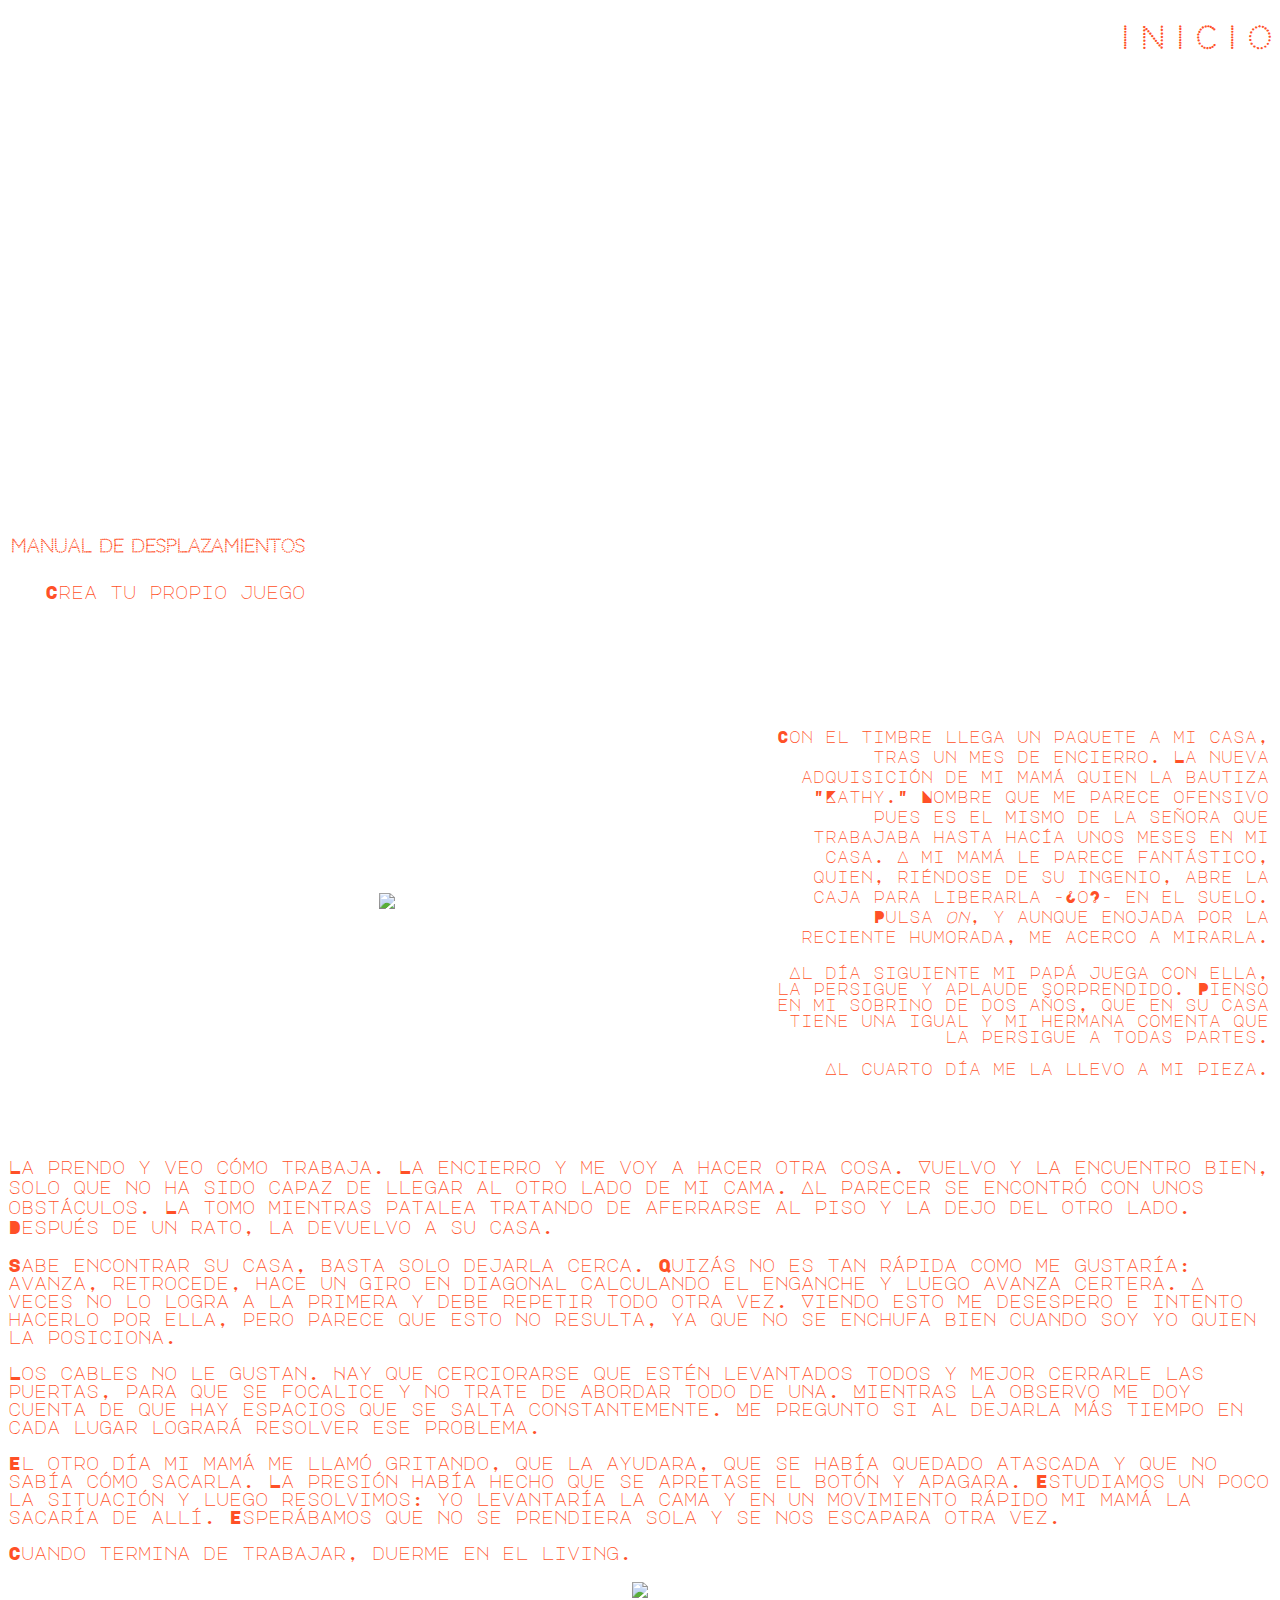
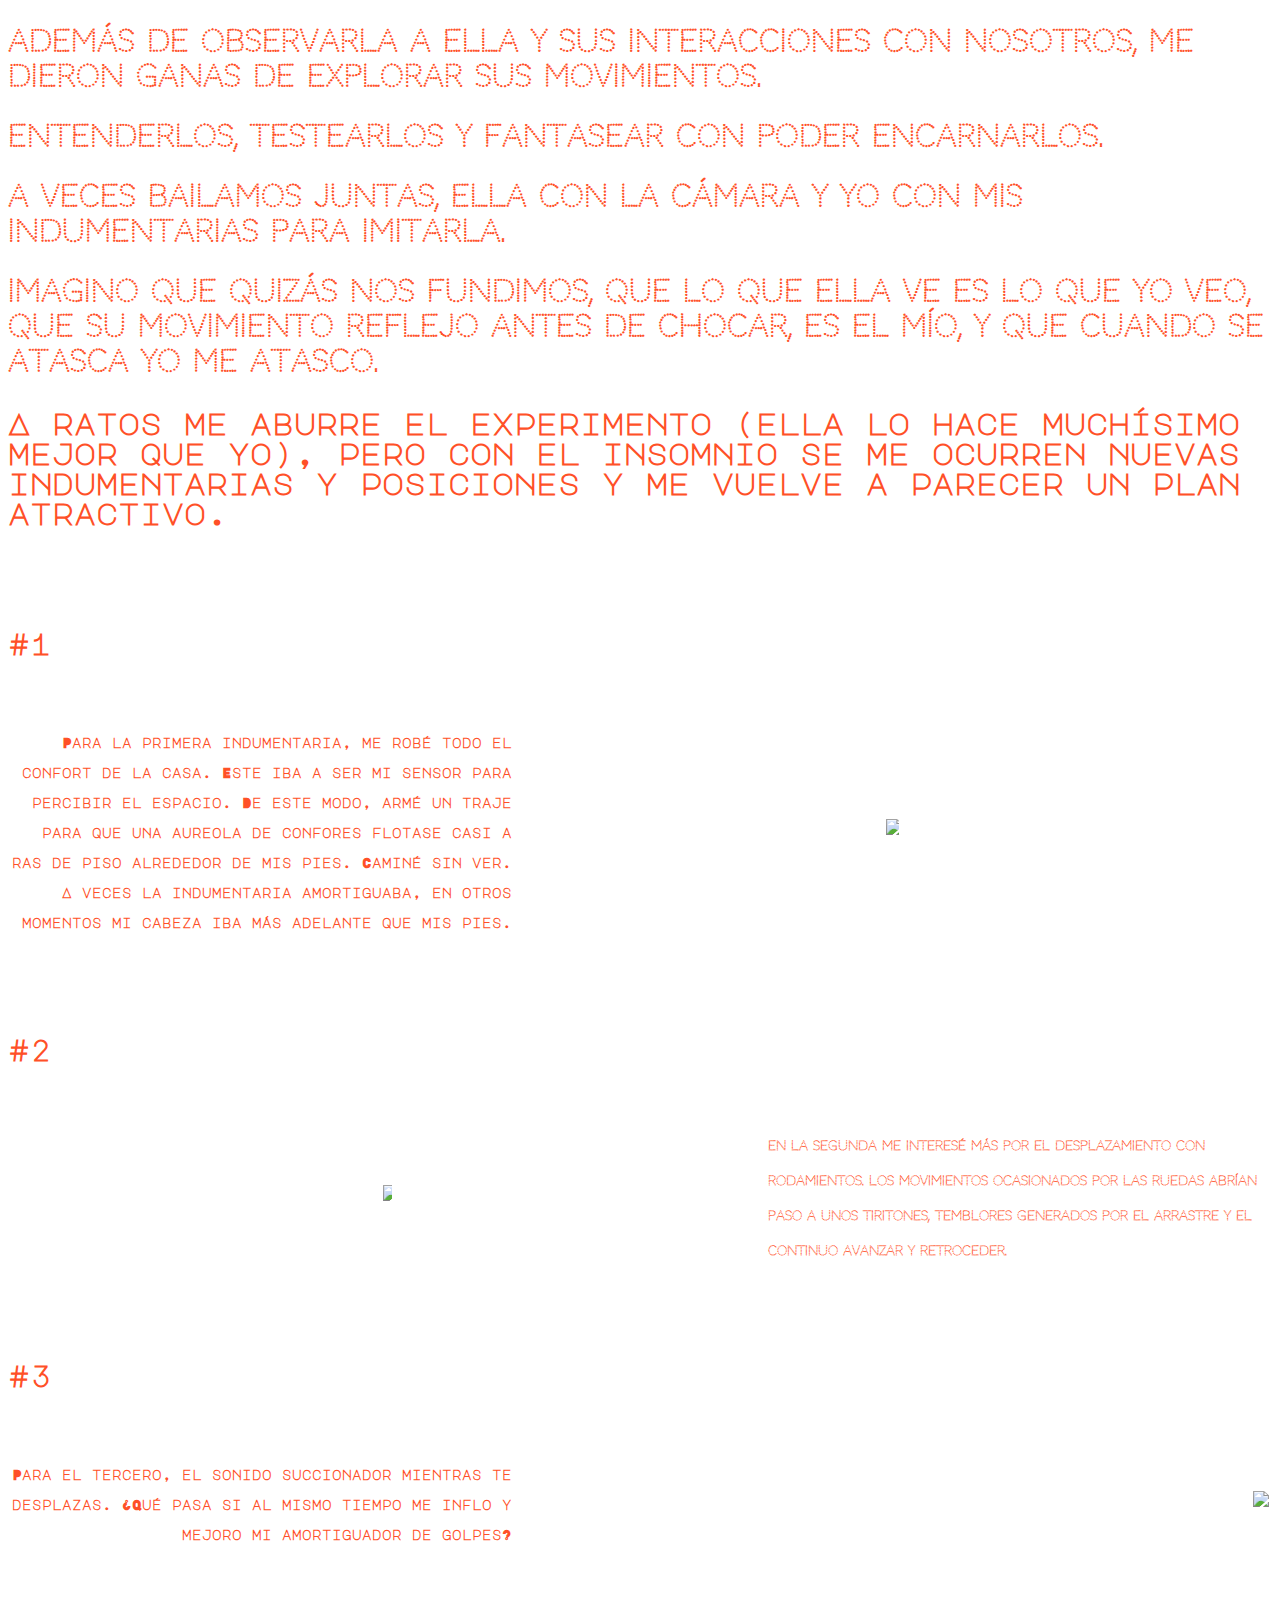
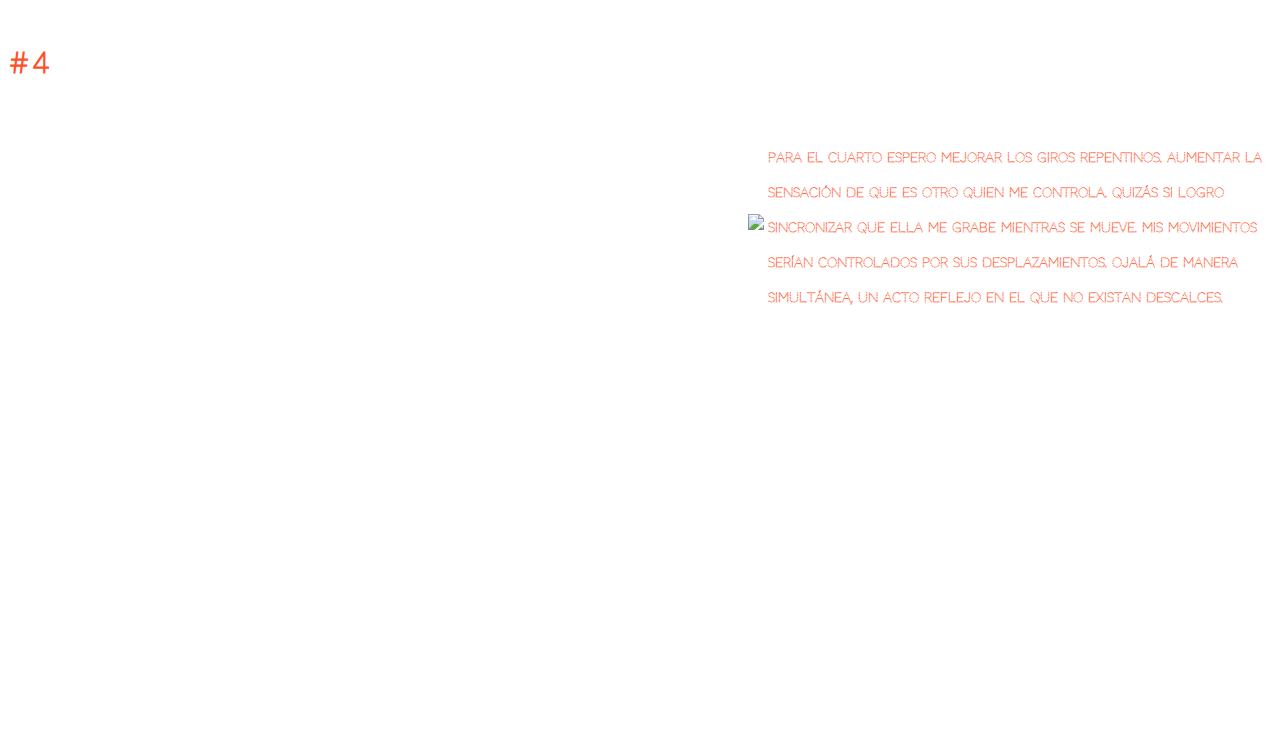
==== index.html @ 75050d90 "actualización" ====
<!DOCTYPE html> 
<html lan="es" xml:lang="es">

<!-- Cabecera web -->

<head>
<meta http-equiv="Content-Type" content="text/html; charset=utf-8"/>


<title> I N I C I O  </title>

<!-- CSS -->
<link rel="stylesheet" type="text/css" href="style.css"/>

<!-- JQUERY -->
<script src="http://ajax.googleapis.com/ajax/libs/jquery/3.3.1/jquery.min.js"></script>
<script src='script.js' type="text/javascript"></script>
	
</head>

<!-- Cuerpo -->

<!-- FONT -->

<link href="https://fonts.googleapis.com/css2?family=Codystar&family=Lexend+Tera&family=Libre+Barcode+39&family=Major+Mono+Display&family=Monoton&family=Montserrat+Alternates:ital,wght@0,200;0,500;0,600;0,700;1,200;1,500;1,700&family=Press+Start+2P&family=Zilla+Slab+Highlight&display=swap" rel="stylesheet">

<body color:#FF5027;"></body>
<body leftmargin=”10px” topmargin=”10px” rightmargin=”10px” bottommargin=”10px”></body>


<h1 align="right">  I N I C I O </h1>

<!-- Video inicial -->

<div style="padding:26.94% 0 0 0;position:relative;"><iframe src="https://player.vimeo.com/video/424862311?autoplay=1&color=#ffffff&title=0&loop=1&byline=0&portrait=0" style="position:absolute;top:0;left:0;width:100%;height:100%;" frameborder="0" allow="autoplay; fullscreen" allowfullscreen></iframe></div><script src="https://player.vimeo.com/api/player.js"></script>

<br></br>
<br></br>

<!-- Tabla 1. Crea tu propio juego -->

<table> 
<tr align="right"> 
	<td width="40%" align="right"> <p> <font size="4"</font><h2> <font size="4"</font><b> manual de desplazamientos</b></h2></p> 
<p>Crea tu propio juego</p>

<td> 									   
<!-- BOTONES MAPA https://www.html-map.com/ -->
<img src="http://drive.google.com/uc?export=view&id=1Xx39P7Iy6upfc0KD5288Dz8QrqYqrUIM" alt="" usemap="#map1594069392992">
<map id="map1594069392992" name="map1594069392992"><area shape="rect" coords="38,122,75,153" title="page2" alt="page2" href="https://paseosdentro.github.io/paseosdentro/page2" target="_blank"><area shape="rect" coords="167,360,205,396" title="page3" alt="page3" href="https://paseosdentro.github.io/paseosdentro/page3" target="_blank"><area shape="rect" coords="41,689,78,721" title="page6" alt="page6" href="https://paseosdentro.github.io/paseosdentro/page6" target="_blank"><area shape="rect" coords="298,460,337,500" title="page4" alt="page4" href="https://paseosdentro.github.io/paseosdentro/page4" target="_blank"><area shape="rect" coords="362,650,403,686" title="page5" alt="page5" href="https://paseosdentro.github.io/paseosdentro/page5" target="_blank"><area shape="rect" coords="107,617,152,661" title="page7" alt="page7" href="https://paseosdentro.github.io/paseosdentro/page7" target="_blank"><area shape="rect" coords="491,497,546,541" title="page8" alt="page8" href="https://paseosdentro.github.io/paseosdentro/page8" target="_blank"><area shape="rect" coords="439,189,490,234" title="page9" alt="page9" href="https://paseosdentro.github.io/paseosdentro/page9" target="_blank"></map>
										   
</td>
</table>



<br></br>
<br></br>

<!-- Relato proceso -->

<table> 
<tr align="center"> 

<td> 
<img src=http://drive.google.com/uc?export=view&id=1_KofzfXEkRR4dW425wCnurLkhrPKx-7d style="max-width:90%;width:auto;height:auto;">

</td>
	<td width="40%" align="right"> <p> <font size="3"</font>Con el timbre llega un paquete a mi casa, tras un mes de encierro. La nueva adquisición de mi mamá quien la bautiza "Kathy." Nombre que me parece  ofensivo pues es el mismo de la señora que trabajaba hasta hacía unos meses en mi casa. A mi mamá le parece fantástico, quien, riéndose de su ingenio, abre la caja para liberarla -¿o?- en el suelo. Pulsa <i>on</i>, y aunque enojada por la reciente humorada, me acerco a mirarla.</p> 
<p>Al día siguiente mi papá juega con ella, la persigue y aplaude sorprendido. Pienso en mi sobrino de dos años, que en su casa tiene una igual y mi hermana comenta que la persigue a todas partes.</p>
<p>Al cuarto día me la llevo a mi pieza.</p> </td>


</table>

<br></br>

<p><font size="4"</font> La prendo y veo cómo trabaja. La encierro y me voy a hacer otra cosa. Vuelvo y la encuentro bien, solo que no ha sido capaz de llegar al otro lado de mi cama. Al parecer se encontró con unos obstáculos. La tomo mientras patalea tratando de aferrarse al piso y la dejo del otro lado. Después de un rato, la devuelvo a su casa.</p>
<p> Sabe encontrar su casa, basta solo dejarla cerca. Quizás no es tan rápida como me gustaría: avanza, retrocede, hace un giro en diagonal calculando el enganche y luego avanza certera. A veces no lo logra a la primera y debe repetir todo otra vez. Viendo esto me desespero e intento hacerlo por ella, pero parece que esto no resulta, ya que no se enchufa bien cuando soy yo quien la posiciona.</p>
<p>Los cables no le gustan. Hay que cerciorarse que estén levantados todos y mejor cerrarle las puertas, para que se focalice y no trate de abordar todo de una. Mientras la observo me doy cuenta de que hay espacios que se salta constantemente. Me pregunto si al dejarla más tiempo en cada lugar logrará resolver ese problema.</p> 

<p>El otro día mi mamá me llamó gritando, que la ayudara, que se había quedado atascada y que no sabía cómo sacarla. La presión había hecho que se apretase el botón y apagara. Estudiamos un poco la situación y luego resolvimos: yo levantaría la cama y en un movimiento rápido mi mamá la sacaría de allí. Esperábamos que no se prendiera sola y se nos escapara otra vez.</p> 

<p>Cuando termina de trabajar, duerme en el living.</p> 


<!-- Puntos -->
<div style='display: flex; justify-content: center;'>
  <a href="#">
    <img src="http://drive.google.com/uc?export=view&id=1VhveXjT8onq43QHn-irY6f7rhU029QR1" onmouseover="this.src='http://drive.google.com/uc?export=view&id=1_5hkQoDmVQYPNiAOgNFVuK_LoItLmxKv'" onmouseout="this.src='http://drive.google.com/uc?export=view&id=1VhveXjT8onq43QHn-irY6f7rhU029QR1'" / style="max-width:100%;width:auto;height:auto;">
  </a>
</div>


<h2>Además de observarla a ella y sus interacciones con nosotros, me dieron ganas de explorar sus movimientos. </h2> 
<h2>Entenderlos, testearlos y fantasear con poder encarnarlos.</h2> 
<h2> A veces bailamos juntas, ella con la cámara y yo con mis indumentarias para imitarla.</h2>  
<h2>Imagino que quizás nos fundimos, que lo que ella ve es lo que yo veo, que su movimiento reflejo antes de chocar, es el mío, y que cuando se atasca yo me atasco.</p>  
<p>A ratos me aburre el experimento (ella lo hace muchísimo mejor que yo), pero con el insomnio se me ocurren nuevas indumentarias y posiciones y me vuelve a parecer un plan atractivo.</h2>

<br></br>


<!-- Relato proceso//indumentaria 1 -->

<h3> 
#1
</h3>
<table> 
<tr align="right"> 
	<td width="40%" align="righ"> <h3> <font size="2"</font> 
 Para la primera indumentaria, me robé todo el confort de la casa. Este iba a ser mi sensor para percibir el espacio. De este modo, armé un traje para que una aureola de confores flotase casi a ras de piso alrededor de mis pies. Caminé sin ver. A veces la indumentaria amortiguaba, en otros momentos mi cabeza iba más adelante que mis pies.</h3> </td>
<td align="center"> 

<div style='display: flex; justify-content: center;'>
  <a href="#">
    <img src="http://drive.google.com/uc?export=view&id=1socT-o4iyM979PyNh17W-Acof0UF_Clq" onmouseover="this.src='http://drive.google.com/uc?export=view&id=1tW_hd-H6obJcFOwg-re4XVNV3f263Pp8'" onmouseout="this.src='http://drive.google.com/uc?export=view&id=1socT-o4iyM979PyNh17W-Acof0UF_Clq'" / style="max-width:80%;width:auto;height:auto;">
  </a>
</div>

</td>

</table>

<br></br>

<!-- Relato proceso//indumentaria 2 -->

<h3> 
#2
</h3>
<table> 
<tr align="left"> 
<td align="center"> 

<div style='display: flex; justify-content: center;'>
  <a href="#">
    <img src="http://drive.google.com/uc?export=view&id=1CTkNmiBA1yMCGZh1bmssr0aou68WT4Pa" onmouseover="this.src='http://drive.google.com/uc?export=view&id=1eyvLX0tGOU7ULdGFFT9jxhPBRO2kP4pL'" onmouseout="this.src='http://drive.google.com/uc?export=view&id=1CTkNmiBA1yMCGZh1bmssr0aou68WT4Pa'" / style="max-width:60%;width:auto;height:auto;">
  </a>
</div>

</td>	

<td width="40%" align="left"> <h2> <font size="2"</font>En la segunda me interesé más por el desplazamiento con rodamientos. Los movimientos ocasionados por las ruedas abrían paso a unos tiritones, temblores generados por el arrastre y el continuo avanzar y retroceder. </h2> </td>

</table>

<br></br>

<!-- Relato proceso//indumentaria 3 -->

<h3> 
#3
</h3>
<table> 
<tr align="right"> 
	<td width="40%" align="right"> <p> <h3><font size="2"</font>Para el tercero, el sonido succionador mientras te desplazas. ¿Qué pasa si al mismo tiempo me inflo y mejoro mi amortiguador de golpes?</p></h3> </td>
<td> 
<img src=http://drive.google.com/uc?export=view&id=1aE29RbmZdPbDJuAKDezpcdyMPxYzeq8I style="max-width:90%;width:auto;height:auto;">
</td>



</table>

<br></br>

<!-- Relato proceso//indumentaria 4 -->
<h3> 
#4
</h3>
<table> 
<tr align="right"> 
<td> 
<img src=http://drive.google.com/uc?export=view&id=1L0AGjysXlZgZBUHHOKorGycUMnL2nbGf style="max-width:90%;width:auto;height:auto;">
</td>	



<td width="40%" align="left"> <h2> <font size="2"</font>Para el cuarto espero mejorar los giros repentinos. Aumentar la sensación de que es otro quien me controla. Quizás si logro sincronizar que ella me grabe mientras se mueve. Mis movimientos serían controlados por sus desplazamientos. Ojalá de manera simultánea, un acto reflejo en el que no existan descalces. </h2> </td>

</table>

<br></br>
<br></br>
<br></br>

<!-- Desplazamientos video -->

<div style="text-align:center;">
<iframe src="https://player.vimeo.com/video/424899972" width="640" height="283" frameborder="0" allow="autoplay; fullscreen" allowfullscreen></iframe>
</div>
</body>
</html>
---- style.css ----
html 

/* DISEÑO FUENTES & COLOR */
{
font-size: 20px;
font-family: 'Codystar', cursive; /* puntitos*/
font-family: 'Lexend Tera', sans-serif;
font-family: 'Libre Barcode 39', cursive;
font-family: 'Major Mono Display', monospace;
font-family: 'Zilla Slab Highlight', cursive;
font-family: 'Montserrat Alternates', sans-serif;
font-family: 'Press Start 2P', cursive;
}

h1 {
  font-family: 'Codystar', cursive;
Font-size: 30px;
}

h2 {
  font-family: 'Codystar', cursive; 
Font-size: 30px;
}

h3 {
  font-family: 'Major Mono Display', sans-serif;
Font-size: 30px;
}

  body { background-color: white; color:#FF5027 }

p {
  font-family: 'Major Mono Display', sans-serif;
}

/* BOTONES DEL INDEX */

<div style="position:relative; height:848px; width:633px; background:url(http://drive.google.com/uc?export=view&id=1yVRNZFhCMvte7tEPHoO3uJU7uakOa2do) 0 0 no-repeat;"><a style="position:absolute; top:155px; left:178px; width:24px; height:23px;" 

title="Observatorio de movimientos" alt="Observatorio de movimientos" href="http://drive.google.com/uc?export=view&id=1S1c9Gd2ns0dVQfg_4IPyIgAppKW_eR5a" target="_blank"></a><a style="position:absolute; top:509px; left:506px; width:24px; height:20px;" 

title=" Análisis de recorridos" alt=" Análisis de recorridos" href="https://rupb6dzgdtzzderfhp2dsw-on.drv.tw/PASEAR DENTRO/Pagina 3 analisis recorridos.html" target="_blank"></a><a style="position:absolute; top:367px; left:176px; width:28px; height:25px;" 

title="Funciones de fábrica" alt="Funciones de fábrica" href="https://rupb6dzgdtzzderfhp2dsw-on.drv.tw/PASEAR DENTRO/Pagina 4 funciones de fabrica.html" target="_blank"></a><a style="position:absolute; top:660px; left:370px; width:25px; height:21px;" 

title="Visiones" alt="Visiones" href="https://rupb6dzgdtzzderfhp2dsw-on.drv.tw/PASEAR DENTRO/Pagina 5 Visiones.html" target="_blank"></a><a style="position:absolute; top:407px; left:245px; width:26px; height:23px;" 

title="Pagina 6" alt="Pagina 6" href="https://rupb6dzgdtzzderfhp2dsw-on.drv.tw/PASEAR DENTRO/Pagina 6.html" target="_blank"></a><a style="position:absolute; top:569px; left:39px; width:27px; height:20px;" 

title="pagina 7" alt="pagina 7" href="https://rupb6dzgdtzzderfhp2dsw-on.drv.tw/PASEAR DENTRO/Pagina 7.html" target="_blank"></a><a style="position:absolute; top:194px; left:455px; width:21px; height:24px;" 

title="pagina 8" alt="pagina 8" href="https://rupb6dzgdtzzderfhp2dsw-on.drv.tw/PASEAR DENTRO/Pagina 8.html" target="_self"></a><a style="position:absolute; top:627px; left:113px; width:29px; height:23px;" 

title="pagina 9" alt="pagina 9" href="https://rupb6dzgdtzzderfhp2dsw-on.drv.tw/PASEAR DENTRO/Pagina 9.html" target="_blank"></a><a style="position:absolute; top:63px; left:236px; width:21px; height:22px;" 

title="pagina 10" alt="pagina 10" href="https://rupb6dzgdtzzderfhp2dsw-on.drv.tw/PASEAR DENTRO/Pagina 10.html" target="_blank"></a><a style="position:absolute; top:124px; left:43px; width:24px; height:21px;" 

title="pagina 11" alt="pagina 11" href="https://rupb6dzgdtzzderfhp2dsw-on.drv.tw/PASEAR DENTRO/Pagina 11.html" target="_blank"></a><a style="position:absolute; top:73px; left:184px; width:20px; height:16px;" 

title="pagina 10 espejo" alt="pagina 10 espejo" href="https://rupb6dzgdtzzderfhp2dsw-on.drv.tw/PASEAR DENTRO/Pagina 10-espejo.html" target="_self"></a><a style="position:absolute; top:280px; left:317px; width:18px; height:17px;" title="pagina 12 " alt="pagina 12 " href="https://rupb6dzgdtzzderfhp2dsw-on.drv.tw/PASEAR DENTRO/Pagina 12.html" target="_blank"></a><a style="position:absolute; top:288px; left:233px; width:24px; height:19px;" title="pagina 12 a" alt="pagina 12 a" href="https://rupb6dzgdtzzderfhp2dsw-on.drv.tw/PASEAR DENTRO/Pagina 12 a.html" target="_blank"></a><a style="position:absolute; top:278px; left:404px; width:17px; height:18px;" title="pagina 12 c" alt="pagina 12 c" href="https://rupb6dzgdtzzderfhp2dsw-on.drv.tw/PASEAR DENTRO/Pagina 12 c.html" target="_self"></a><a style="position:absolute; top:758px; left:131px; width:25px; height:19px;" title="observatorio de movimientos 2" alt="observatorio de movimientos 2" href="https://rupb6dzgdtzzderfhp2dsw-on.drv.tw/PASEAR%20DENTRO/Pagina%202%20observatorio.html" target="_blank"></a><a style="position:absolute; top:698px; left:47px; width:23px; height:16px;" title="analisis de recorridos 2" alt="analisis de recorridos 2" href="https://rupb6dzgdtzzderfhp2dsw-on.drv.tw/PASEAR DENTRO/Pagina 3 analisis recorridos.html" target="_blank"></a><a style="position:absolute; top:703px; left:91px; width:20px; height:18px;" title="copia 8" alt="copia 8" href="https://rupb6dzgdtzzderfhp2dsw-on.drv.tw/PASEAR DENTRO/Pagina 8.html" target="_self"></a><a style="position:absolute; top:555px; left:178px; width:19px; height:23px;" title="copia 6" alt="copia 6" href="https://rupb6dzgdtzzderfhp2dsw-on.drv.tw/PASEAR DENTRO/Pagina 6.html" target="_blank"></a><a style="position:absolute; top:358px; left:588px; width:16px; height:23px;" title="atrape esquina" alt="atrape esquina" href="https://rupb6dzgdtzzderfhp2dsw-on.drv.tw/PASEAR DENTRO/pagina 13 atrape esquina.html" target="_blank"></a><a style="position:absolute; top:468px; left:306px; width:22px; height:20px;" title="copia 5" alt="copia 5" href="https://rupb6dzgdtzzderfhp2dsw-on.drv.tw/PASEAR DENTRO/Pagina 5 Visiones.html" target="_blank"></a><a style="position:absolute; top:554px; left:335px; width:18px; height:19px;" title="Copia 4" alt="Copia 4" href="https://rupb6dzgdtzzderfhp2dsw-on.drv.tw/PASEAR DENTRO/Pagina 4 funciones de fabrica.html" target="_self"></a><a style="position:absolute; top:217px; left:82px; width:19px; height:18px;" title="copia 11" alt="copia 11" href="https://rupb6dzgdtzzderfhp2dsw-on.drv.tw/PASEAR DENTRO/Pagina 11.html" target="_blank"></a></div>



/* SLIDE SHOW */
* {
margin: 0;
padding: 0;
list-style-type:none;
}

.thumb {
	height:140px;
	width:210px;
	top:136px;
	left:12px;
	position:relative;
	background-size:contain;
	box-shadow:-12px 0 0 12px #000;
}
.thumb:last-of-type {
  box-shadow:0 0 0 12px #000;
}
.thumb:after {
  content:attr(title);
  font:normal normal 20pt 'impact';
  position:relative;
}
.thumb:hover {
	-webkit-filter: grayscale(80%);
	-moz-filter: grayscale(80%);
	-ms-filter: grayscale(80%);
	-o-filter: grayscale(80%);
	filter: grayscale(80%);
	filter: url(grayscale.svg#greyscale);
	filter: gray;
}
@-webkit-keyframes TMNT {
	0%  { left: 0px; }
	100% { left: -1200px; }
}
a.prev,a.next {
	height:91px;
	position:absolute;
	width:43px;
	top:50%;
	margin-top:-30px;
	opacity:0.6;
	text-indent:-99999px;
	cursor:pointer;
	-webkit-transition:opacity 200ms ease-out;
}
a.prev:hover,a.next:hover {
	opacity:1;
}
.prev {
	left:0;
	background: #000 url('https://lh4.googleusercontent.com/-JN1IZLtuToI/UUoZnMG3C_I/AAAAAAAAAE8/SEbJ9nqXGnY/s226/sprite.png') no-repeat -200px 25px;
}
.next {
	right:0;
	background: #000 url('https://lh4.googleusercontent.com/-JN1IZLtuToI/UUoZnMG3C_I/AAAAAAAAAE8/SEbJ9nqXGnY/s226/sprite.png') no-repeat -167px 25px;
}
.slider {
	height:100vh;
	position: relative;
}
.slide {
	position:absolute;
	height:100%;
	width:100%;
}
.slider .slide:target {
	z-index: 100;
}
img {
	max-width:60%;
	width:100%;
	position:relative;
	left:0;
}
img.center {
    display: block;
    margin: 0 auto;
}



/* BACKGROUND VIDEO */
.vimeo-wrapper {
   position: fixed;
   top: 0;
   left: 0;
   width: 100%;
   height: 100%;
   z-index: -1;
   pointer-events: none;
   overflow: hidden;
}
.vimeo-wrapper iframe {
   width: 100vw;
   height: 56.25vw; /* Given a 16:9 aspect ratio, 9/16*100 = 56.25 */
   min-height: 100vh;
   min-width: 177.77vh; /* Given a 16:9 aspect ratio, 16/9*100 = 177.77 */
   position: absolute;
   top: 50%;
   left: 50%;
   transform: translate(-50%, -50%);
}

/* CANVAS PARA DIBUJAR */
canvas {
        width: 100%;
        height: 100%;
        background-color: #FFFFFF;
        opacity:0.3;
    } 
 
{box-sizing: border-box;}

/* TEXTO GIRA */
#container { margin: 0%; }

#circle { position: relative; width: 100%; padding-bottom: 100%; overflow: hidden; }

#circle text { font-family: 'Helvetica Neue', Arial; font-size: 16px; font-weight: bold; }

#circle svg { position: absolute; left: 0; top: 0; width: 100%; height: 540px;

  -webkit-animation-name: rotate;
     -moz-animation-name: rotate;
      -ms-animation-name: rotate;
       -o-animation-name: rotate;
          animation-name: rotate;
  -webkit-animation-duration: 5s;
     -moz-animation-duration: 5s;
      -ms-animation-duration: 5s;
       -o-animation-duration: 5s;
          animation-duration: 5s;
  -webkit-animation-iteration-count: infinite;
     -moz-animation-iteration-count: infinite;
      -ms-animation-iteration-count: infinite;
       -o-animation-iteration-count: infinite;
          animation-iteration-count: infinite;
  -webkit-animation-timing-function: linear;
     -moz-animation-timing-function: linear;
      -ms-animation-timing-function: linear;
       -o-animation-timing-function: linear;
          animation-timing-function: linear;

}

@-webkit-keyframes rotate {
    from { -webkit-transform: rotate(360deg); }
    to { -webkit-transform: rotate(0); }
}
@-moz-keyframes rotate {
    from { -moz-transform: rotate(360deg); }
    to { -moz-transform: rotate(0); }
}
@-ms-keyframes rotate {
    from { -ms-transform: rotate(360deg); }
    to { -ms-transform: rotate(0); }
}
@-o-keyframes rotate {
    from { -o-transform: rotate(360deg); }
    to { -o-transform: rotate(0); }
}
@keyframes rotate {
    from { transform: rotate(360deg); }
    to { transform: rotate(0); }
}
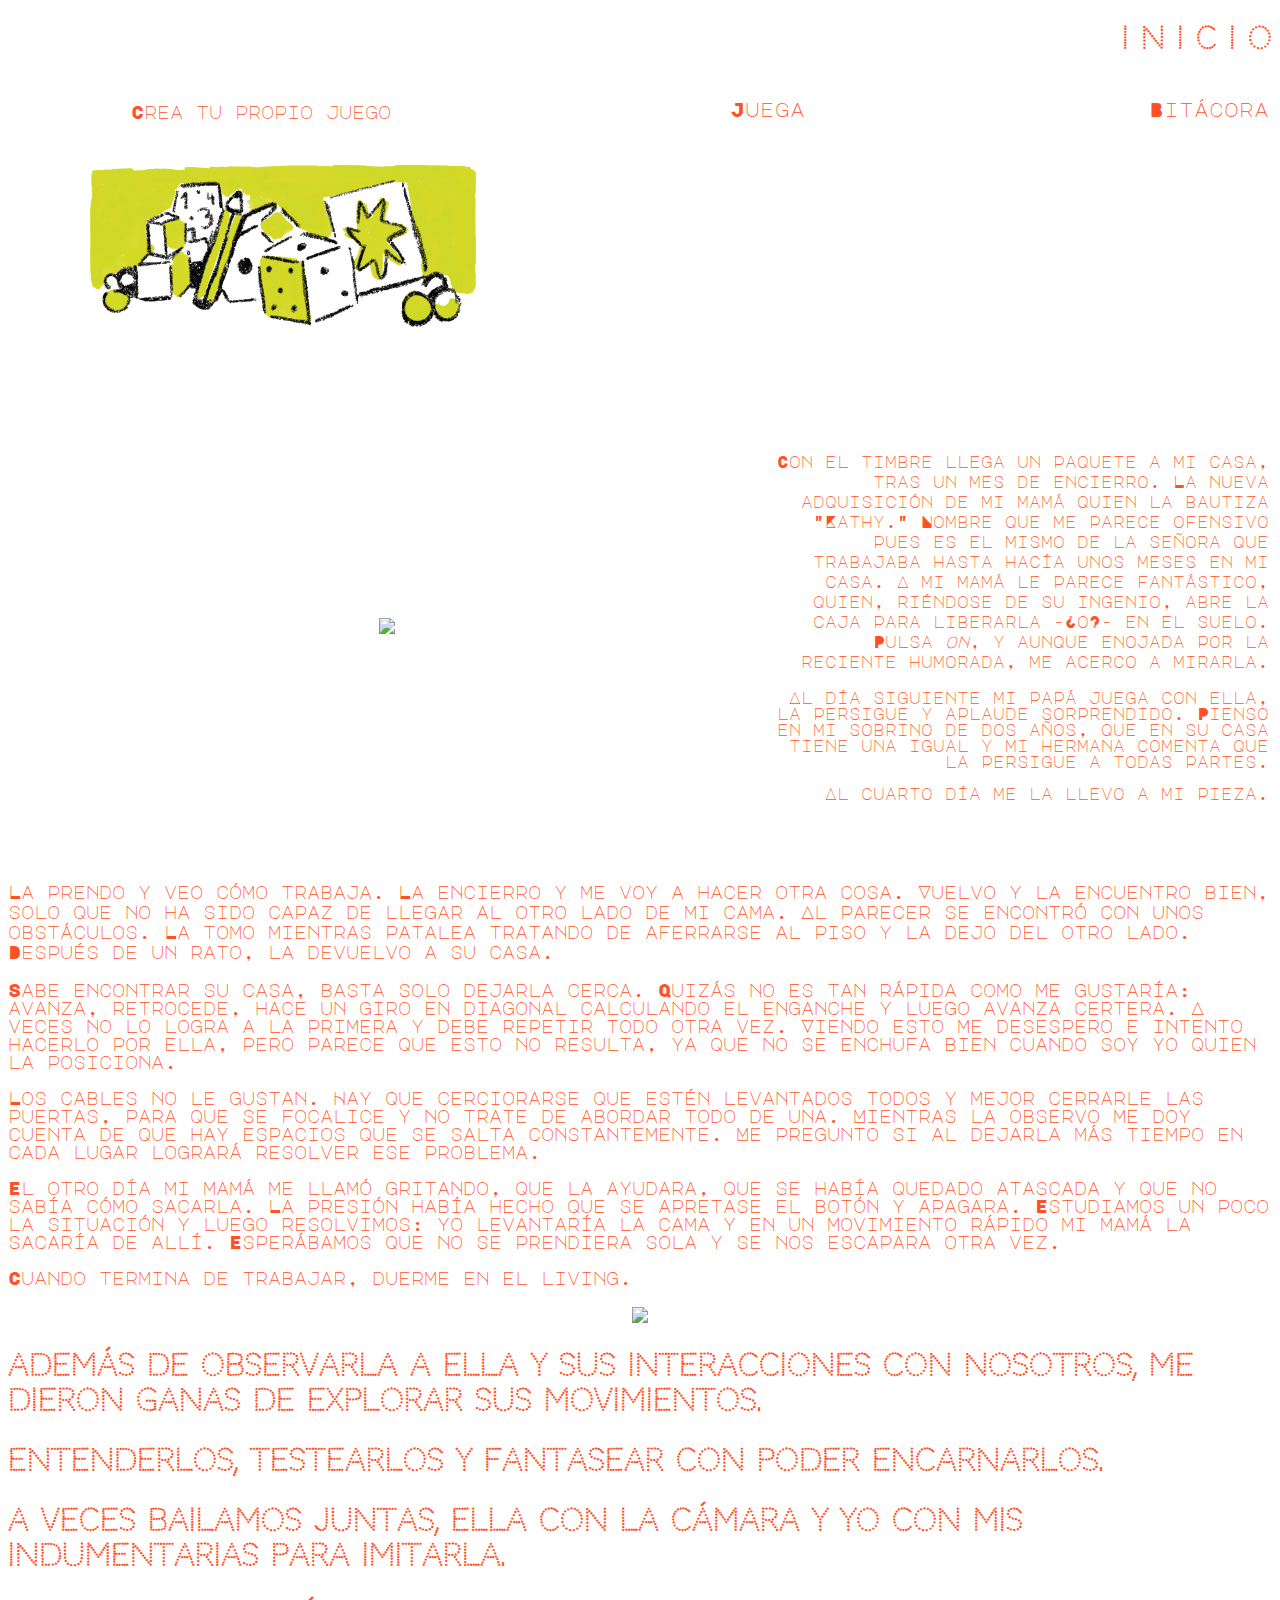
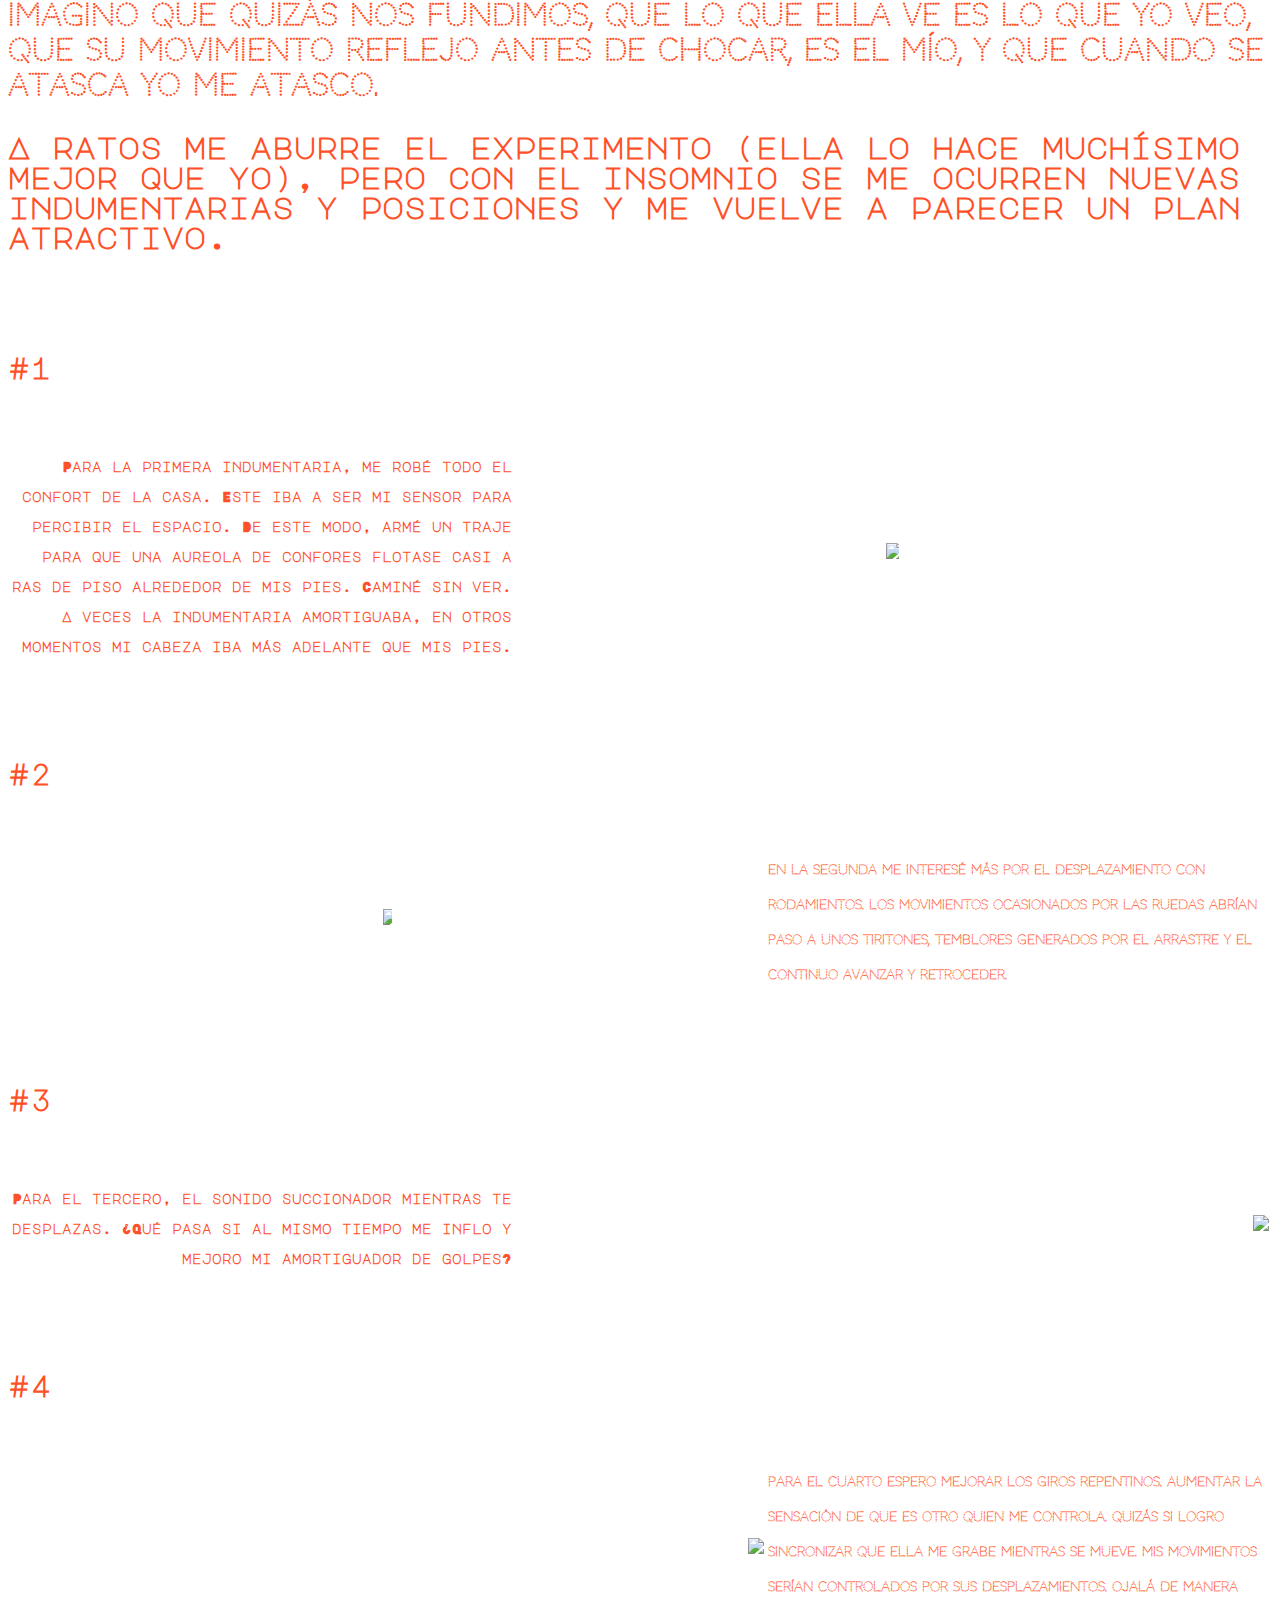
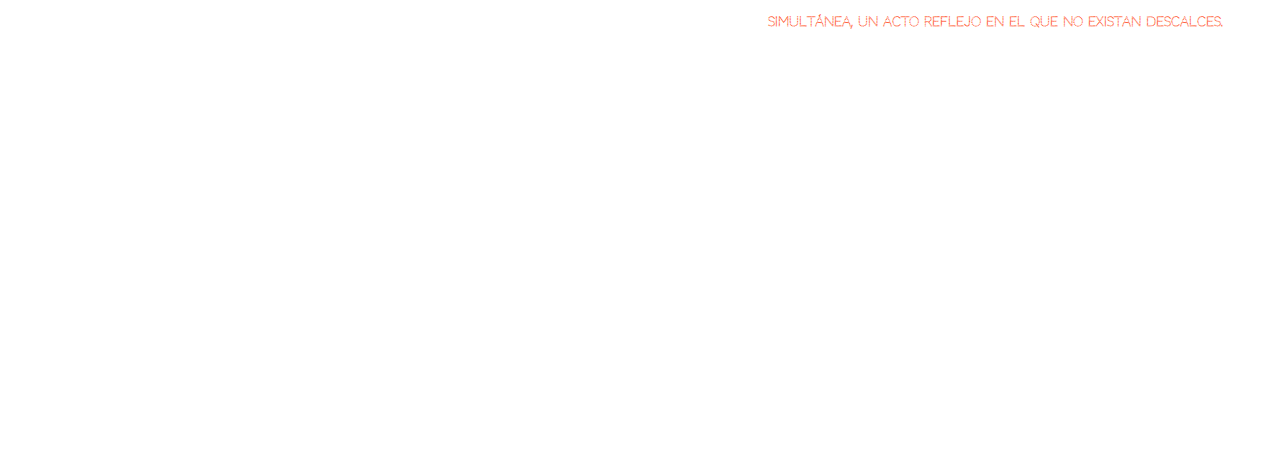
==== commit ba8d83f3: "update" ====
--- a/index.html
+++ b/index.html
@@ -30,27 +30,31 @@
 
 <h1 align="right">  I N I C I O </h1>
 
-<!-- Video inicial -->
-
-<div style="padding:26.94% 0 0 0;position:relative;"><iframe src="https://player.vimeo.com/video/424862311?autoplay=1&color=#ffffff&title=0&loop=1&byline=0&portrait=0" style="position:absolute;top:0;left:0;width:100%;height:100%;" frameborder="0" allow="autoplay; fullscreen" allowfullscreen></iframe></div><script src="https://player.vimeo.com/api/player.js"></script>
-
-<br></br>
-<br></br>
-
 <!-- Tabla 1. Crea tu propio juego -->
 
 <table> 
 <tr align="right"> 
-	<td width="40%" align="right"> <p> <font size="4"</font><h2> <font size="4"</font><b> manual de desplazamientos</b></h2></p> 
+	<td width="40%" align="center"> <p> <font size="4"</font><h2> </b></h2></p> 
 <p>Crea tu propio juego</p>
-
-<td> 									   
-<!-- BOTONES MAPA https://www.html-map.com/ -->
-<img src="http://drive.google.com/uc?export=view&id=1Xx39P7Iy6upfc0KD5288Dz8QrqYqrUIM" alt="" usemap="#map1594069392992">
-<map id="map1594069392992" name="map1594069392992"><area shape="rect" coords="38,122,75,153" title="page2" alt="page2" href="https://paseosdentro.github.io/paseosdentro/page2" target="_blank"><area shape="rect" coords="167,360,205,396" title="page3" alt="page3" href="https://paseosdentro.github.io/paseosdentro/page3" target="_blank"><area shape="rect" coords="41,689,78,721" title="page6" alt="page6" href="https://paseosdentro.github.io/paseosdentro/page6" target="_blank"><area shape="rect" coords="298,460,337,500" title="page4" alt="page4" href="https://paseosdentro.github.io/paseosdentro/page4" target="_blank"><area shape="rect" coords="362,650,403,686" title="page5" alt="page5" href="https://paseosdentro.github.io/paseosdentro/page5" target="_blank"><area shape="rect" coords="107,617,152,661" title="page7" alt="page7" href="https://paseosdentro.github.io/paseosdentro/page7" target="_blank"><area shape="rect" coords="491,497,546,541" title="page8" alt="page8" href="https://paseosdentro.github.io/paseosdentro/page8" target="_blank"><area shape="rect" coords="439,189,490,234" title="page9" alt="page9" href="https://paseosdentro.github.io/paseosdentro/page9" target="_blank"></map>
+</td>
+<td>
+<p>Juega</p>
+</td> </body>
+
+<td> 
+<p> Bitácora </body></body></body>
+</td>
+</tr>
+
+<tr align="right"> 
+<td>
+ <img src=../images/1.png style="max-width:90%;width:auto;height:auto;">
+</td>
+
+</table>
+
 										   
-</td>
-</table>
+
 
 
 
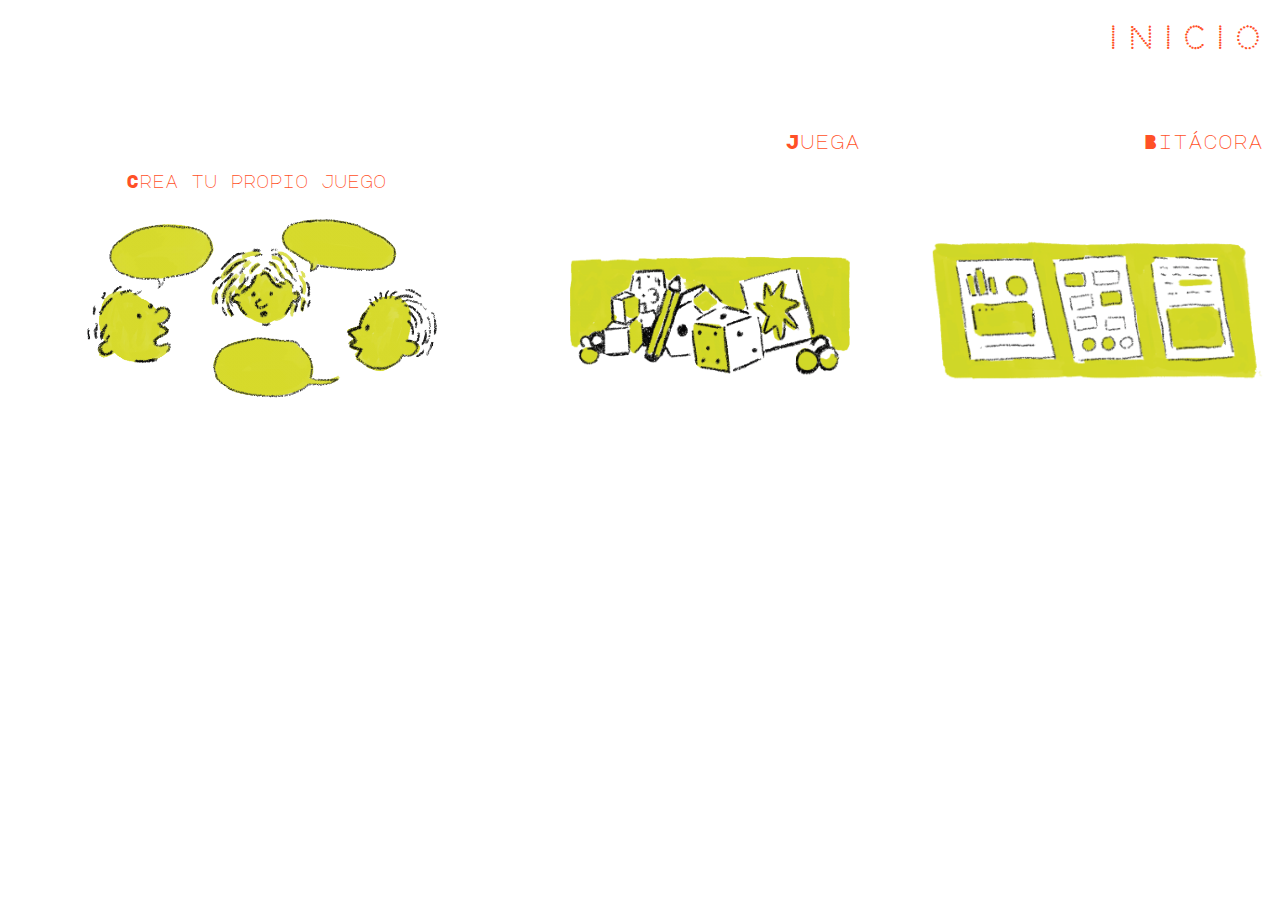
==== commit 7464426f: "update" ====
--- a/index.html
+++ b/index.html
@@ -48,8 +48,17 @@
 
 <tr align="right"> 
 <td>
- <img src=../images/1.png style="max-width:90%;width:auto;height:auto;">
+ <img src=images/1.png style="max-width:90%;width:auto;height:auto;">
 </td>
+
+<td>
+ <img src=images/2.png style="max-width:90%;width:auto;height:auto;">
+</td>
+
+<td>
+ <img src=images/3.png style="max-width:90%;width:auto;height:auto;">
+</td>
+
 
 </table>
 
@@ -57,145 +66,3 @@
 
 
 
-
-<br></br>
-<br></br>
-
-<!-- Relato proceso -->
-
-<table> 
-<tr align="center"> 
-
-<td> 
-<img src=http://drive.google.com/uc?export=view&id=1_KofzfXEkRR4dW425wCnurLkhrPKx-7d style="max-width:90%;width:auto;height:auto;">
-
-</td>
-	<td width="40%" align="right"> <p> <font size="3"</font>Con el timbre llega un paquete a mi casa, tras un mes de encierro. La nueva adquisición de mi mamá quien la bautiza "Kathy." Nombre que me parece  ofensivo pues es el mismo de la señora que trabajaba hasta hacía unos meses en mi casa. A mi mamá le parece fantástico, quien, riéndose de su ingenio, abre la caja para liberarla -¿o?- en el suelo. Pulsa <i>on</i>, y aunque enojada por la reciente humorada, me acerco a mirarla.</p> 
-<p>Al día siguiente mi papá juega con ella, la persigue y aplaude sorprendido. Pienso en mi sobrino de dos años, que en su casa tiene una igual y mi hermana comenta que la persigue a todas partes.</p>
-<p>Al cuarto día me la llevo a mi pieza.</p> </td>
-
-
-</table>
-
-<br></br>
-
-<p><font size="4"</font> La prendo y veo cómo trabaja. La encierro y me voy a hacer otra cosa. Vuelvo y la encuentro bien, solo que no ha sido capaz de llegar al otro lado de mi cama. Al parecer se encontró con unos obstáculos. La tomo mientras patalea tratando de aferrarse al piso y la dejo del otro lado. Después de un rato, la devuelvo a su casa.</p>
-<p> Sabe encontrar su casa, basta solo dejarla cerca. Quizás no es tan rápida como me gustaría: avanza, retrocede, hace un giro en diagonal calculando el enganche y luego avanza certera. A veces no lo logra a la primera y debe repetir todo otra vez. Viendo esto me desespero e intento hacerlo por ella, pero parece que esto no resulta, ya que no se enchufa bien cuando soy yo quien la posiciona.</p>
-<p>Los cables no le gustan. Hay que cerciorarse que estén levantados todos y mejor cerrarle las puertas, para que se focalice y no trate de abordar todo de una. Mientras la observo me doy cuenta de que hay espacios que se salta constantemente. Me pregunto si al dejarla más tiempo en cada lugar logrará resolver ese problema.</p> 
-
-<p>El otro día mi mamá me llamó gritando, que la ayudara, que se había quedado atascada y que no sabía cómo sacarla. La presión había hecho que se apretase el botón y apagara. Estudiamos un poco la situación y luego resolvimos: yo levantaría la cama y en un movimiento rápido mi mamá la sacaría de allí. Esperábamos que no se prendiera sola y se nos escapara otra vez.</p> 
-
-<p>Cuando termina de trabajar, duerme en el living.</p> 
-
-
-<!-- Puntos -->
-<div style='display: flex; justify-content: center;'>
-  <a href="#">
-    <img src="http://drive.google.com/uc?export=view&id=1VhveXjT8onq43QHn-irY6f7rhU029QR1" onmouseover="this.src='http://drive.google.com/uc?export=view&id=1_5hkQoDmVQYPNiAOgNFVuK_LoItLmxKv'" onmouseout="this.src='http://drive.google.com/uc?export=view&id=1VhveXjT8onq43QHn-irY6f7rhU029QR1'" / style="max-width:100%;width:auto;height:auto;">
-  </a>
-</div>
-
-
-<h2>Además de observarla a ella y sus interacciones con nosotros, me dieron ganas de explorar sus movimientos. </h2> 
-<h2>Entenderlos, testearlos y fantasear con poder encarnarlos.</h2> 
-<h2> A veces bailamos juntas, ella con la cámara y yo con mis indumentarias para imitarla.</h2>  
-<h2>Imagino que quizás nos fundimos, que lo que ella ve es lo que yo veo, que su movimiento reflejo antes de chocar, es el mío, y que cuando se atasca yo me atasco.</p>  
-<p>A ratos me aburre el experimento (ella lo hace muchísimo mejor que yo), pero con el insomnio se me ocurren nuevas indumentarias y posiciones y me vuelve a parecer un plan atractivo.</h2>
-
-<br></br>
-
-
-<!-- Relato proceso//indumentaria 1 -->
-
-<h3> 
-#1
-</h3>
-<table> 
-<tr align="right"> 
-	<td width="40%" align="righ"> <h3> <font size="2"</font> 
- Para la primera indumentaria, me robé todo el confort de la casa. Este iba a ser mi sensor para percibir el espacio. De este modo, armé un traje para que una aureola de confores flotase casi a ras de piso alrededor de mis pies. Caminé sin ver. A veces la indumentaria amortiguaba, en otros momentos mi cabeza iba más adelante que mis pies.</h3> </td>
-<td align="center"> 
-
-<div style='display: flex; justify-content: center;'>
-  <a href="#">
-    <img src="http://drive.google.com/uc?export=view&id=1socT-o4iyM979PyNh17W-Acof0UF_Clq" onmouseover="this.src='http://drive.google.com/uc?export=view&id=1tW_hd-H6obJcFOwg-re4XVNV3f263Pp8'" onmouseout="this.src='http://drive.google.com/uc?export=view&id=1socT-o4iyM979PyNh17W-Acof0UF_Clq'" / style="max-width:80%;width:auto;height:auto;">
-  </a>
-</div>
-
-</td>
-
-</table>
-
-<br></br>
-
-<!-- Relato proceso//indumentaria 2 -->
-
-<h3> 
-#2
-</h3>
-<table> 
-<tr align="left"> 
-<td align="center"> 
-
-<div style='display: flex; justify-content: center;'>
-  <a href="#">
-    <img src="http://drive.google.com/uc?export=view&id=1CTkNmiBA1yMCGZh1bmssr0aou68WT4Pa" onmouseover="this.src='http://drive.google.com/uc?export=view&id=1eyvLX0tGOU7ULdGFFT9jxhPBRO2kP4pL'" onmouseout="this.src='http://drive.google.com/uc?export=view&id=1CTkNmiBA1yMCGZh1bmssr0aou68WT4Pa'" / style="max-width:60%;width:auto;height:auto;">
-  </a>
-</div>
-
-</td>	
-
-<td width="40%" align="left"> <h2> <font size="2"</font>En la segunda me interesé más por el desplazamiento con rodamientos. Los movimientos ocasionados por las ruedas abrían paso a unos tiritones, temblores generados por el arrastre y el continuo avanzar y retroceder. </h2> </td>
-
-</table>
-
-<br></br>
-
-<!-- Relato proceso//indumentaria 3 -->
-
-<h3> 
-#3
-</h3>
-<table> 
-<tr align="right"> 
-	<td width="40%" align="right"> <p> <h3><font size="2"</font>Para el tercero, el sonido succionador mientras te desplazas. ¿Qué pasa si al mismo tiempo me inflo y mejoro mi amortiguador de golpes?</p></h3> </td>
-<td> 
-<img src=http://drive.google.com/uc?export=view&id=1aE29RbmZdPbDJuAKDezpcdyMPxYzeq8I style="max-width:90%;width:auto;height:auto;">
-</td>
-
-
-
-</table>
-
-<br></br>
-
-<!-- Relato proceso//indumentaria 4 -->
-<h3> 
-#4
-</h3>
-<table> 
-<tr align="right"> 
-<td> 
-<img src=http://drive.google.com/uc?export=view&id=1L0AGjysXlZgZBUHHOKorGycUMnL2nbGf style="max-width:90%;width:auto;height:auto;">
-</td>	
-
-
-
-<td width="40%" align="left"> <h2> <font size="2"</font>Para el cuarto espero mejorar los giros repentinos. Aumentar la sensación de que es otro quien me controla. Quizás si logro sincronizar que ella me grabe mientras se mueve. Mis movimientos serían controlados por sus desplazamientos. Ojalá de manera simultánea, un acto reflejo en el que no existan descalces. </h2> </td>
-
-</table>
-
-<br></br>
-<br></br>
-<br></br>
-
-<!-- Desplazamientos video -->
-
-<div style="text-align:center;">
-<iframe src="https://player.vimeo.com/video/424899972" width="640" height="283" frameborder="0" allow="autoplay; fullscreen" allowfullscreen></iframe>
-</div>
-</body>
-</html>  
-   
- 
-   --- a/style.css
+++ b/style.css
@@ -15,52 +15,169 @@
 h1 {
   font-family: 'Codystar', cursive;
 Font-size: 30px;
+Padding: 20px;
 }
 
 h2 {
   font-family: 'Codystar', cursive; 
 Font-size: 30px;
+Padding: 10px;
 }
 
 h3 {
   font-family: 'Major Mono Display', sans-serif;
 Font-size: 30px;
+Padding: 20px;
 }
 
   body { background-color: white; color:#FF5027 }
 
 p {
   font-family: 'Major Mono Display', sans-serif;
-}
-
-/* BOTONES DEL INDEX */
-
-<div style="position:relative; height:848px; width:633px; background:url(http://drive.google.com/uc?export=view&id=1yVRNZFhCMvte7tEPHoO3uJU7uakOa2do) 0 0 no-repeat;"><a style="position:absolute; top:155px; left:178px; width:24px; height:23px;" 
-
-title="Observatorio de movimientos" alt="Observatorio de movimientos" href="http://drive.google.com/uc?export=view&id=1S1c9Gd2ns0dVQfg_4IPyIgAppKW_eR5a" target="_blank"></a><a style="position:absolute; top:509px; left:506px; width:24px; height:20px;" 
-
-title=" Análisis de recorridos" alt=" Análisis de recorridos" href="https://rupb6dzgdtzzderfhp2dsw-on.drv.tw/PASEAR DENTRO/Pagina 3 analisis recorridos.html" target="_blank"></a><a style="position:absolute; top:367px; left:176px; width:28px; height:25px;" 
-
-title="Funciones de fábrica" alt="Funciones de fábrica" href="https://rupb6dzgdtzzderfhp2dsw-on.drv.tw/PASEAR DENTRO/Pagina 4 funciones de fabrica.html" target="_blank"></a><a style="position:absolute; top:660px; left:370px; width:25px; height:21px;" 
-
-title="Visiones" alt="Visiones" href="https://rupb6dzgdtzzderfhp2dsw-on.drv.tw/PASEAR DENTRO/Pagina 5 Visiones.html" target="_blank"></a><a style="position:absolute; top:407px; left:245px; width:26px; height:23px;" 
-
-title="Pagina 6" alt="Pagina 6" href="https://rupb6dzgdtzzderfhp2dsw-on.drv.tw/PASEAR DENTRO/Pagina 6.html" target="_blank"></a><a style="position:absolute; top:569px; left:39px; width:27px; height:20px;" 
-
-title="pagina 7" alt="pagina 7" href="https://rupb6dzgdtzzderfhp2dsw-on.drv.tw/PASEAR DENTRO/Pagina 7.html" target="_blank"></a><a style="position:absolute; top:194px; left:455px; width:21px; height:24px;" 
-
-title="pagina 8" alt="pagina 8" href="https://rupb6dzgdtzzderfhp2dsw-on.drv.tw/PASEAR DENTRO/Pagina 8.html" target="_self"></a><a style="position:absolute; top:627px; left:113px; width:29px; height:23px;" 
-
-title="pagina 9" alt="pagina 9" href="https://rupb6dzgdtzzderfhp2dsw-on.drv.tw/PASEAR DENTRO/Pagina 9.html" target="_blank"></a><a style="position:absolute; top:63px; left:236px; width:21px; height:22px;" 
-
-title="pagina 10" alt="pagina 10" href="https://rupb6dzgdtzzderfhp2dsw-on.drv.tw/PASEAR DENTRO/Pagina 10.html" target="_blank"></a><a style="position:absolute; top:124px; left:43px; width:24px; height:21px;" 
-
-title="pagina 11" alt="pagina 11" href="https://rupb6dzgdtzzderfhp2dsw-on.drv.tw/PASEAR DENTRO/Pagina 11.html" target="_blank"></a><a style="position:absolute; top:73px; left:184px; width:20px; height:16px;" 
-
-title="pagina 10 espejo" alt="pagina 10 espejo" href="https://rupb6dzgdtzzderfhp2dsw-on.drv.tw/PASEAR DENTRO/Pagina 10-espejo.html" target="_self"></a><a style="position:absolute; top:280px; left:317px; width:18px; height:17px;" title="pagina 12 " alt="pagina 12 " href="https://rupb6dzgdtzzderfhp2dsw-on.drv.tw/PASEAR DENTRO/Pagina 12.html" target="_blank"></a><a style="position:absolute; top:288px; left:233px; width:24px; height:19px;" title="pagina 12 a" alt="pagina 12 a" href="https://rupb6dzgdtzzderfhp2dsw-on.drv.tw/PASEAR DENTRO/Pagina 12 a.html" target="_blank"></a><a style="position:absolute; top:278px; left:404px; width:17px; height:18px;" title="pagina 12 c" alt="pagina 12 c" href="https://rupb6dzgdtzzderfhp2dsw-on.drv.tw/PASEAR DENTRO/Pagina 12 c.html" target="_self"></a><a style="position:absolute; top:758px; left:131px; width:25px; height:19px;" title="observatorio de movimientos 2" alt="observatorio de movimientos 2" href="https://rupb6dzgdtzzderfhp2dsw-on.drv.tw/PASEAR%20DENTRO/Pagina%202%20observatorio.html" target="_blank"></a><a style="position:absolute; top:698px; left:47px; width:23px; height:16px;" title="analisis de recorridos 2" alt="analisis de recorridos 2" href="https://rupb6dzgdtzzderfhp2dsw-on.drv.tw/PASEAR DENTRO/Pagina 3 analisis recorridos.html" target="_blank"></a><a style="position:absolute; top:703px; left:91px; width:20px; height:18px;" title="copia 8" alt="copia 8" href="https://rupb6dzgdtzzderfhp2dsw-on.drv.tw/PASEAR DENTRO/Pagina 8.html" target="_self"></a><a style="position:absolute; top:555px; left:178px; width:19px; height:23px;" title="copia 6" alt="copia 6" href="https://rupb6dzgdtzzderfhp2dsw-on.drv.tw/PASEAR DENTRO/Pagina 6.html" target="_blank"></a><a style="position:absolute; top:358px; left:588px; width:16px; height:23px;" title="atrape esquina" alt="atrape esquina" href="https://rupb6dzgdtzzderfhp2dsw-on.drv.tw/PASEAR DENTRO/pagina 13 atrape esquina.html" target="_blank"></a><a style="position:absolute; top:468px; left:306px; width:22px; height:20px;" title="copia 5" alt="copia 5" href="https://rupb6dzgdtzzderfhp2dsw-on.drv.tw/PASEAR DENTRO/Pagina 5 Visiones.html" target="_blank"></a><a style="position:absolute; top:554px; left:335px; width:18px; height:19px;" title="Copia 4" alt="Copia 4" href="https://rupb6dzgdtzzderfhp2dsw-on.drv.tw/PASEAR DENTRO/Pagina 4 funciones de fabrica.html" target="_self"></a><a style="position:absolute; top:217px; left:82px; width:19px; height:18px;" title="copia 11" alt="copia 11" href="https://rupb6dzgdtzzderfhp2dsw-on.drv.tw/PASEAR DENTRO/Pagina 11.html" target="_blank"></a></div>
-
-
-
+  Padding: 15px;
+}
+
+/* TEXTO RECTANGULAR */
+
+#posicionrect{
+    position: absolute;
+    font-size: 40px;
+}
+
+#cap2{
+    position: relative;
+    top: 500px;
+}
+
+#cap3{
+    position: relative;
+    top: 700px;
+}
+
+.rotar1 
+    { 
+      -webkit-transform: rotate(0deg); 
+      -moz-transform: rotate(0deg); 
+      -ms-transform: rotate(0deg); 
+      -o-transform: rotate(0deg); 
+      transform: rotate(0deg); 
+      
+      -webkit-transform-origin: 50% 50%; 
+      -moz-transform-origin: 50% 50%; 
+      -ms-transform-origin: 50% 50%; 
+      -o-transform-origin: 50% 50%; 
+      transform-origin: 50% 50%; 
+      
+      font-size: 40%; 
+      width: 40%; 
+      position: relative; 
+      top: 50px;
+      left: 350px;
+    }
+    
+.rotar2 
+    { 
+    left: 200px;
+      -webkit-transform: rotate(2deg); 
+      -moz-transform: rotate(2deg); 
+      -ms-transform: rotate(2deg); 
+      -o-transform: rotate(2deg); 
+      transform: rotate(2deg); 
+      
+      -webkit-transform-origin: 50% 50%; 
+      -moz-transform-origin: 50% 50%; 
+      -ms-transform-origin: 50% 50%; 
+      -o-transform-origin: 50% 50%; 
+      transform-origin: 50% 50%; 
+      
+      font-size: 40%; 
+      width: 60%; 
+      position: relative; 
+      top: 70px; 
+      left: 480px;
+    } 
+    
+.rotar3 
+    { 
+    left: 1px;
+      -webkit-transform: rotate(-90deg); 
+      -moz-transform: rotate(-90deg); 
+      -ms-transform: rotate(-90deg); 
+      -o-transform: rotate(-90deg); 
+      transform: rotate(-90deg); 
+      
+      -webkit-transform-origin: 50% 50%; 
+      -moz-transform-origin: 50% 50%; 
+      -ms-transform-origin: 50% 50%; 
+      -o-transform-origin: 50% 50%; 
+      transform-origin: 50% 50%; 
+      
+      font-size: 40%; 
+      width: 100%; 
+      position: relative; 
+      top:60px;
+      left:-90px;
+    }
+    
+.rotar4 
+    { 
+      -webkit-transform: rotate(-80deg); 
+      -moz-transform: rotate(-80deg); 
+      -ms-transform: rotate(-80deg); 
+      -o-transform: rotate(-80deg); 
+      transform: rotate(-80deg); 
+      
+      -webkit-transform-origin: 50% 50%; 
+      -moz-transform-origin: 50% 50%; 
+      -ms-transform-origin: 50% 50%; 
+      -o-transform-origin: 50% 50%; 
+      transform-origin: 50% 50%; 
+      
+      font-size: 40%;  
+      position: relative; 
+      top: 110px;
+      left: -130px;
+    }
+    
+.rotar5 
+    { 
+      -webkit-transform: rotate(-4deg); 
+      -moz-transform: rotate(-4deg); 
+      -ms-transform: rotate(-4deg); 
+      -o-transform: rotate(-4deg); 
+      transform: rotate(-4deg); 
+      
+      -webkit-transform-origin: 50% 50%; 
+      -moz-transform-origin: 50% 50%; 
+      -ms-transform-origin: 50% 50%; 
+      -o-transform-origin: 50% 50%; 
+      transform-origin: 50% 50%; 
+      
+      font-size: 40%;  
+      position: relative; 
+      top: 430px;
+      left: 170px;
+    }
+    
+    .rotar6 
+    { 
+      -webkit-transform: rotate(-1deg); 
+      -moz-transform: rotate(-1deg); 
+      -ms-transform: rotate(-1deg); 
+      -o-transform: rotate(-1deg); 
+      transform: rotate(-1deg); 
+      
+      -webkit-transform-origin: 50% 50%; 
+      -moz-transform-origin: 50% 50%; 
+      -ms-transform-origin: 50% 50%; 
+      -o-transform-origin: 50% 50%; 
+      transform-origin: 50% 50%; 
+      
+      font-size: 40%;  
+      position: relative; 
+      top: 5px;
+      left: 150px;
+    }
 /* SLIDE SHOW */
 * {
 margin: 0;
@@ -178,24 +295,25 @@
 {box-sizing: border-box;}
 
 /* TEXTO GIRA */
+/* El espiral parte desde el centro */
 #container { margin: 0%; }
 
-#circle { position: relative; width: 100%; padding-bottom: 100%; overflow: hidden; }
-
-#circle text { font-family: 'Helvetica Neue', Arial; font-size: 16px; font-weight: bold; }
-
-#circle svg { position: absolute; left: 0; top: 0; width: 100%; height: 540px;
+#circle1 { position: relative; width: 100%; padding-bottom: 100%; overflow: hidden; }
+
+#circle1 text { font-family: 'Helvetica Neue', Arial; font-size: 15px; font-weight: bold; }
+
+#circle1 svg { position: absolute; left: 0; top: 0; width: 100%; height: 540px;
 
   -webkit-animation-name: rotate;
      -moz-animation-name: rotate;
       -ms-animation-name: rotate;
        -o-animation-name: rotate;
           animation-name: rotate;
-  -webkit-animation-duration: 5s;
-     -moz-animation-duration: 5s;
-      -ms-animation-duration: 5s;
-       -o-animation-duration: 5s;
-          animation-duration: 5s;
+  -webkit-animation-duration: 6s;
+     -moz-animation-duration: 6s;
+      -ms-animation-duration: 6s;
+       -o-animation-duration: 6s;
+          animation-duration: 6s;
   -webkit-animation-iteration-count: infinite;
      -moz-animation-iteration-count: infinite;
       -ms-animation-iteration-count: infinite;
@@ -230,6 +348,241 @@
     to { transform: rotate(0); }
 }
 
-
-
-
+/* Se abre constantemente, ampliando la circunferencia. */
+
+#container { margin: 0%; }
+
+#circle2 { position: relative; width: 100%; padding-bottom: 100%; overflow: hidden; }
+
+#circle2 text { font-family: 'Helvetica Neue', Arial; font-size: 10px; font-weight: bold; }
+
+#circle2 svg { position: absolute; left: 0; top: 0; width: 100%; height: 1000px;
+
+  -webkit-animation-name: rotate;
+     -moz-animation-name: rotate;
+      -ms-animation-name: rotate;
+       -o-animation-name: rotate;
+          animation-name: rotate;
+  -webkit-animation-duration: 10s;
+     -moz-animation-duration: 10s;
+      -ms-animation-duration: 10s;
+       -o-animation-duration: 10s;
+          animation-duration: 10s;
+  -webkit-animation-iteration-count: infinite;
+     -moz-animation-iteration-count: infinite;
+      -ms-animation-iteration-count: infinite;
+       -o-animation-iteration-count: infinite;
+          animation-iteration-count: infinite;
+  -webkit-animation-timing-function: linear;
+     -moz-animation-timing-function: linear;
+      -ms-animation-timing-function: linear;
+       -o-animation-timing-function: linear;
+          animation-timing-function: linear;
+
+}
+
+@-webkit-keyframes rotate {
+    from { -webkit-transform: rotate(360deg); }
+    to { -webkit-transform: rotate(0); }
+}
+@-moz-keyframes rotate {
+    from { -moz-transform: rotate(360deg); }
+    to { -moz-transform: rotate(0); }
+}
+@-ms-keyframes rotate {
+    from { -ms-transform: rotate(360deg); }
+    to { -ms-transform: rotate(0); }
+}
+@-o-keyframes rotate {
+    from { -o-transform: rotate(360deg); }
+    to { -o-transform: rotate(0); }
+}
+@keyframes rotate {
+    from { transform: rotate(360deg); }
+    to { transform: rotate(0); }
+}
+
+/* Si choca con algo, esta expansión se confunde */
+#container { margin: 0%; }
+
+#circle3 { position: relative; width: 100%; padding-bottom: 100%; overflow: hidden; }
+
+#circle3 text { font-family: 'Helvetica Neue', Arial; font-size: 6.5px; font-weight: bold; }
+
+#circle3 svg { position: absolute; left: 0; top: 0; width: 100%; height: 1900px;
+
+  -webkit-animation-name: rotate;
+     -moz-animation-name: rotate;
+      -ms-animation-name: rotate;
+       -o-animation-name: rotate;
+          animation-name: rotate;
+  -webkit-animation-duration: 15s;
+     -moz-animation-duration: 15s;
+      -ms-animation-duration: 15s;
+       -o-animation-duration: 15s;
+          animation-duration: 15s;
+  -webkit-animation-iteration-count: infinite;
+     -moz-animation-iteration-count: infinite;
+      -ms-animation-iteration-count: infinite;
+       -o-animation-iteration-count: infinite;
+          animation-iteration-count: infinite;
+  -webkit-animation-timing-function: linear;
+     -moz-animation-timing-function: linear;
+      -ms-animation-timing-function: linear;
+       -o-animation-timing-function: linear;
+          animation-timing-function: linear;
+
+}
+
+@-webkit-keyframes rotate {
+    from { -webkit-transform: rotate(360deg); }
+    to { -webkit-transform: rotate(0); }
+}
+@-moz-keyframes rotate {
+    from { -moz-transform: rotate(360deg); }
+    to { -moz-transform: rotate(0); }
+}
+@-ms-keyframes rotate {
+    from { -ms-transform: rotate(360deg); }
+    to { -ms-transform: rotate(0); }
+}
+@-o-keyframes rotate {
+    from { -o-transform: rotate(360deg); }
+    to { -o-transform: rotate(0); }
+}
+@keyframes rotate {
+    from { transform: rotate(360deg); }
+    to { transform: rotate(0); }
+}
+
+/* BOTÓN MENÚ */
+<style>
+
+	a.demo_img {
+		display: block;
+		width:300px;
+		position:relative;
+		line-height:25px;
+	}
+	
+	a.demo_img>div {
+		position:absolute;
+		padding:0;
+		margin:0;
+		left: 155px; /* change this value to one that works best for you */
+		top: -18px; /* change this value to one that works best for you */
+		background: transparent url(/generator/show-clickable-imge-link-on-hover_files/arrow-down-grey.png) left 23px no-repeat;
+		
+		opacity:0;
+		height: 0;
+		overflow: hidden;
+		
+		/* Enable transitions */
+		/*-webkit-transition: all .3s ease .15s;
+		-moz-transition: all .3s ease .15s;
+		-o-transition: all .3s ease .15s;
+		-ms-transition: all .3s ease .15s;
+		transition: all .3s ease .15s;*/
+	}
+	
+	a.demo_img>div img {
+		padding:8px;
+		margin-left:4px;
+		border:1px solid #BCBDC0;
+		background-color:#BCBDC0;
+		-webkit-border-radius: 5px;
+	   	   -moz-border-radius: 5px;
+		    	border-radius: 5px;
+		
+		-webkit-box-sizing:border-box; 
+		   -moz-box-sizing:border-box; 
+				box-sizing:border-box;
+	}
+	a.demo_img:hover>div {
+		
+		opacity:1;
+		height: 200px;
+		padding: 8px;   
+		
+		z-index:1;
+	}
+	
+</style>
+
+
+/* IMAGEN VOLADORA */
+
+.flier {
+	pointer-events: none;
+}
+
+.flier > * {
+/* Adjust animation duration to change the element’s speed */
+        animation: fly 50s linear infinite;
+        pointer-events: none !important;
+	top: 0;
+	left: 0;
+	transform: translateX(-120%) translateY(-120%) rotateZ(0);
+	position: fixed;
+	animation-delay: 1s;
+	z-index: 999999;
+}
+
+ /* Keyframe values control where the element will begin
+    and end its trajectory across the screen. Each rule
+    represents a path the element follows across the screen. */
+
+
+@keyframes fly {
+
+	98.001%, 0% {
+                display: block;
+		transform: translateX(-200%) translateY(100vh) rotateZ(0deg)
+	}
+
+	15% {
+		transform: translateX(100vw) translateY(-100%) rotateZ(180deg)
+	}
+
+	15.001%, 18% {
+		transform: translateX(100vw) translateY(-30%) rotateZ(0deg)
+	}
+
+	40% {
+		transform: translateX(-200%) translateY(3vh) rotateZ(-180deg)
+	}
+
+	40.001%, 43% {
+		transform: translateX(-200%) translateY(-100%) rotateZ(-180deg)
+	}
+
+	65% {
+		transform: translateX(100vw) translateY(50vh) rotateZ(0deg)
+	}
+
+	65.001%, 68% {
+		transform: translateX(20vw) translateY(-200%) rotateZ(180deg)
+	}
+
+	95% {
+		transform: translateX(10vw) translateY(100vh) rotateZ(0deg)
+	}
+}
+
+
+/* IMAGEN DE FONDO */
+.background-image {
+ height: 1200px;
+ width: 100%;
+ text-align: center;
+ background-image: url(./path_to_img);
+ background-size: cover;
+ background-attachment: fixed;
+ background-repeat: no-repeat;
+ background-position: center; 
+}
+
+
+
+
+
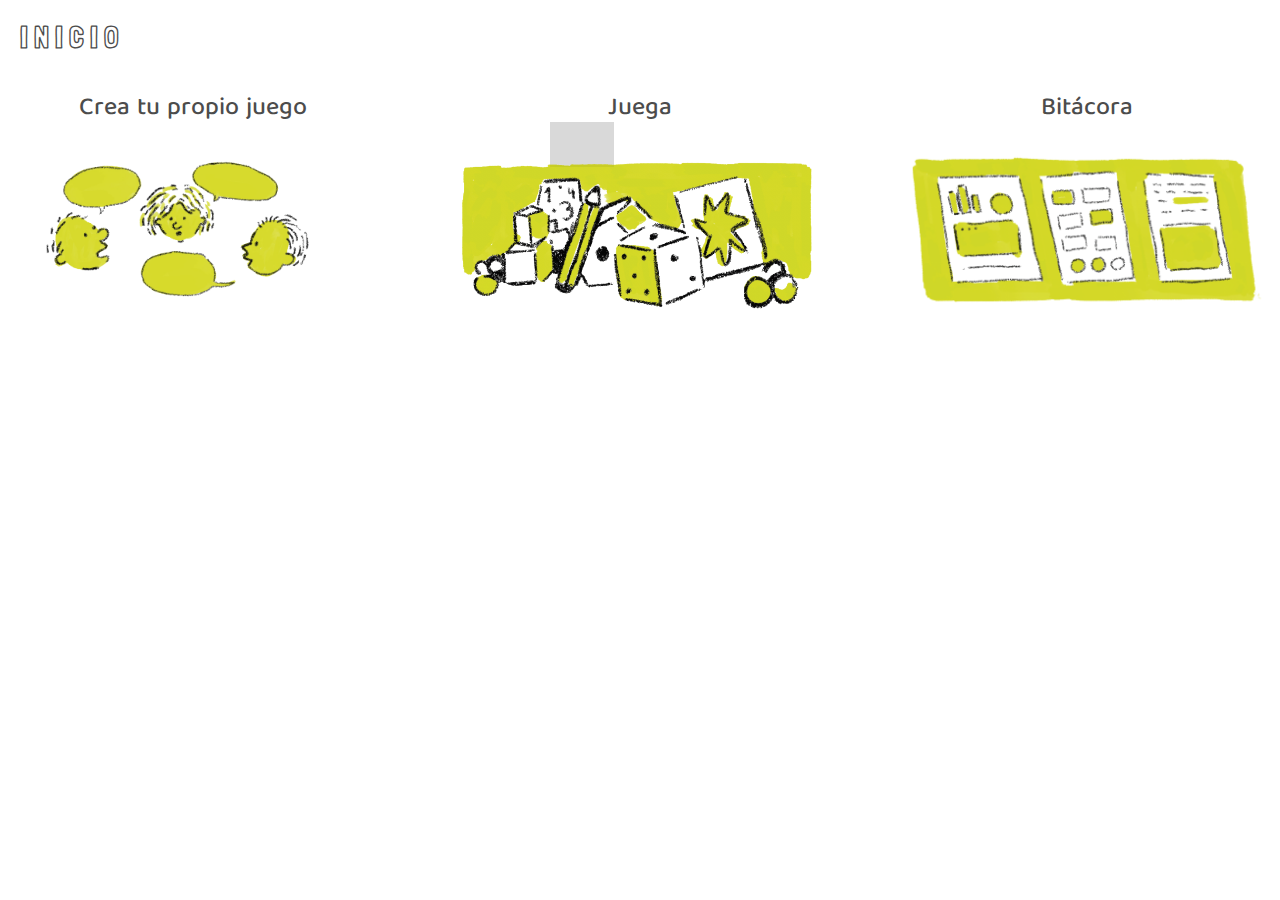
==== commit fbeb1493: "update" ====
--- a/index.html
+++ b/index.html
@@ -22,45 +22,59 @@
 
 <!-- FONT -->
 
-<link href="https://fonts.googleapis.com/css2?family=Codystar&family=Lexend+Tera&family=Libre+Barcode+39&family=Major+Mono+Display&family=Monoton&family=Montserrat+Alternates:ital,wght@0,200;0,500;0,600;0,700;1,200;1,500;1,700&family=Press+Start+2P&family=Zilla+Slab+Highlight&display=swap" rel="stylesheet">
+<link href="https://fonts.googleapis.com/css2?family=Baloo+Tamma+2:wght@400;500;700;800&family=Londrina+Outline&display=swap" rel="stylesheet">
+
 
 <body color:#FF5027;"></body>
 <body leftmargin=”10px” topmargin=”10px” rightmargin=”10px” bottommargin=”10px”></body>
 
 
-<h1 align="right">  I N I C I O </h1>
+<h1 align="left">  I N I C I O </h1>
 
 <!-- Tabla 1. Crea tu propio juego -->
 
 <table> 
 <tr align="right"> 
-	<td width="40%" align="center"> <p> <font size="4"</font><h2> </b></h2></p> 
-<p>Crea tu propio juego</p>
+	<td width="30%" align="center">
+<h2>Crea tu propio juego</h2>
 </td>
-<td>
-<p>Juega</p>
+
+<td width="40%" align="center">
+<h2>Juega</h2>
 </td> </body>
 
-<td> 
-<p> Bitácora </body></body></body>
+<td width="40%" align="center"> 
+<h2> Bitácora </h2> </body></body></body>
 </td>
 </tr>
 
 <tr align="right"> 
-<td>
- <img src=images/1.png style="max-width:90%;width:auto;height:auto;">
+<td width="30%" align="center">
+<a href="page1.html" target="popup2"
+onClick="window.open(this.href, this.target, 'width=1600px,height=1000px, directories=NO, location=NO'); return false;"><div style="position: absolute; left: 43%; top: 13.5%; width: 5%; height: 5%; background-color: rgba(0, 0, 0, 0.05);"></div>
+<img border= "0" alt="page1" src=images/1.png style="max-width:90%;width:auto;height:auto;">
+</a> 
 </td>
 
-<td>
- <img src=images/2.png style="max-width:90%;width:auto;height:auto;">
+<td width="40%" align="center"> 
+<a href="page2.html" target="popup2"
+onClick="window.open(this.href, this.target, 'width=1600px,height=1000px, directories=NO, location=NO'); return false;"><div style="position: absolute; left: 43%; top: 13.5%; width: 5%; height: 5%; background-color: rgba(0, 0, 0, 0.05);"></div>
+<img border= "0" alt="page2" src=images/2.png style="max-width:80%;width:auto;height:auto;">
+</a> 
 </td>
 
-<td>
- <img src=images/3.png style="max-width:90%;width:auto;height:auto;">
+<td width="40%" align="center">
+<a href="page3.html" target="popup2"
+onClick="window.open(this.href, this.target, 'width=1600px,height=1000px, directories=NO, location=NO'); return false;"><div style="position: absolute; left: 43%; top: 13.5%; width: 5%; height: 5%; background-color: rgba(0, 0, 0, 0.05);"></div>
+<img border= "0" alt="page3" src=images/3.png style="max-width:100%;width:auto;height:auto;">
+</a>
 </td>
 
+</table>
 
-</table>
+<!-- BOTONES MAPA RESPONSIVE -->
+
+  <!-- 1. Crea tu propio juego (CHECK) -->
 
 										   
 
--- a/style.css
+++ b/style.css
@@ -3,25 +3,21 @@
 /* DISEÑO FUENTES & COLOR */
 {
 font-size: 20px;
-font-family: 'Codystar', cursive; /* puntitos*/
-font-family: 'Lexend Tera', sans-serif;
-font-family: 'Libre Barcode 39', cursive;
-font-family: 'Major Mono Display', monospace;
-font-family: 'Zilla Slab Highlight', cursive;
-font-family: 'Montserrat Alternates', sans-serif;
-font-family: 'Press Start 2P', cursive;
+font-family: 'Baloo Tamma 2', cursive; /* regular*/
+font-family: 'Londrina Outline', cursive;  /*gordita*/
 }
 
 h1 {
-  font-family: 'Codystar', cursive;
+  font-family: 'Londrina Outline', cursive;
 Font-size: 30px;
 Padding: 20px;
 }
 
 h2 {
-  font-family: 'Codystar', cursive; 
-Font-size: 30px;
+  font-family: 'Baloo Tamma 2', cursive;  /*regular con negrita*/
+Font-size: 25px;
 Padding: 10px;
+font-weight: 500;
 }
 
 h3 {
@@ -30,10 +26,10 @@
 Padding: 20px;
 }
 
-  body { background-color: white; color:#FF5027 }
+  body { background-color: white; color:#4C4C4C }
 
 p {
-  font-family: 'Major Mono Display', sans-serif;
+  font-family: 'Baloo Tamma 2', sans-serif; /*regular sin negrita*/
   Padding: 15px;
 }
 
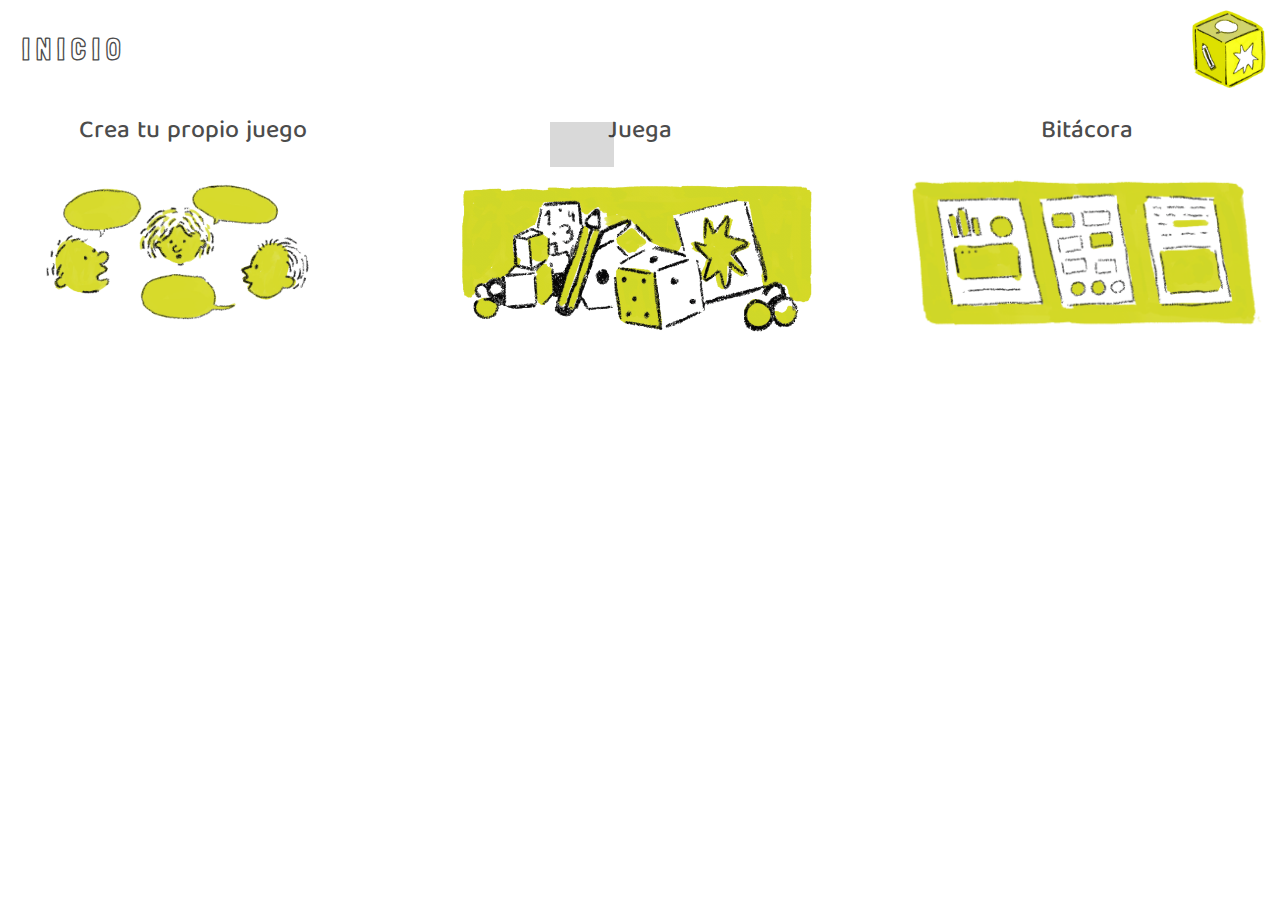
==== commit 91795eec: "update" ====
--- a/index.html
+++ b/index.html
@@ -28,14 +28,24 @@
 <body color:#FF5027;"></body>
 <body leftmargin=”10px” topmargin=”10px” rightmargin=”10px” bottommargin=”10px”></body>
 
+<!-- Tabla 1. Header -->
+<table> 
+<tr align= "left">
+	<td width="30%" align="left">
+<h1 align="left">  I N I C I O </h1>
+</td>
 
-<h1 align="left">  I N I C I O </h1>
+	<td width="30%" align="right">
+	 <img src=images/4.png style="max-width:15%;width:auto;height:auto;">
+	</td>
+</tr>
+</table>
 
 <!-- Tabla 1. Crea tu propio juego -->
 
 <table> 
 <tr align="right"> 
-	<td width="30%" align="center">
+	<td width="20%" align="center">
 <h2>Crea tu propio juego</h2>
 </td>
 
@@ -72,9 +82,7 @@
 
 </table>
 
-<!-- BOTONES MAPA RESPONSIVE -->
 
-  <!-- 1. Crea tu propio juego (CHECK) -->
 
 										   
 
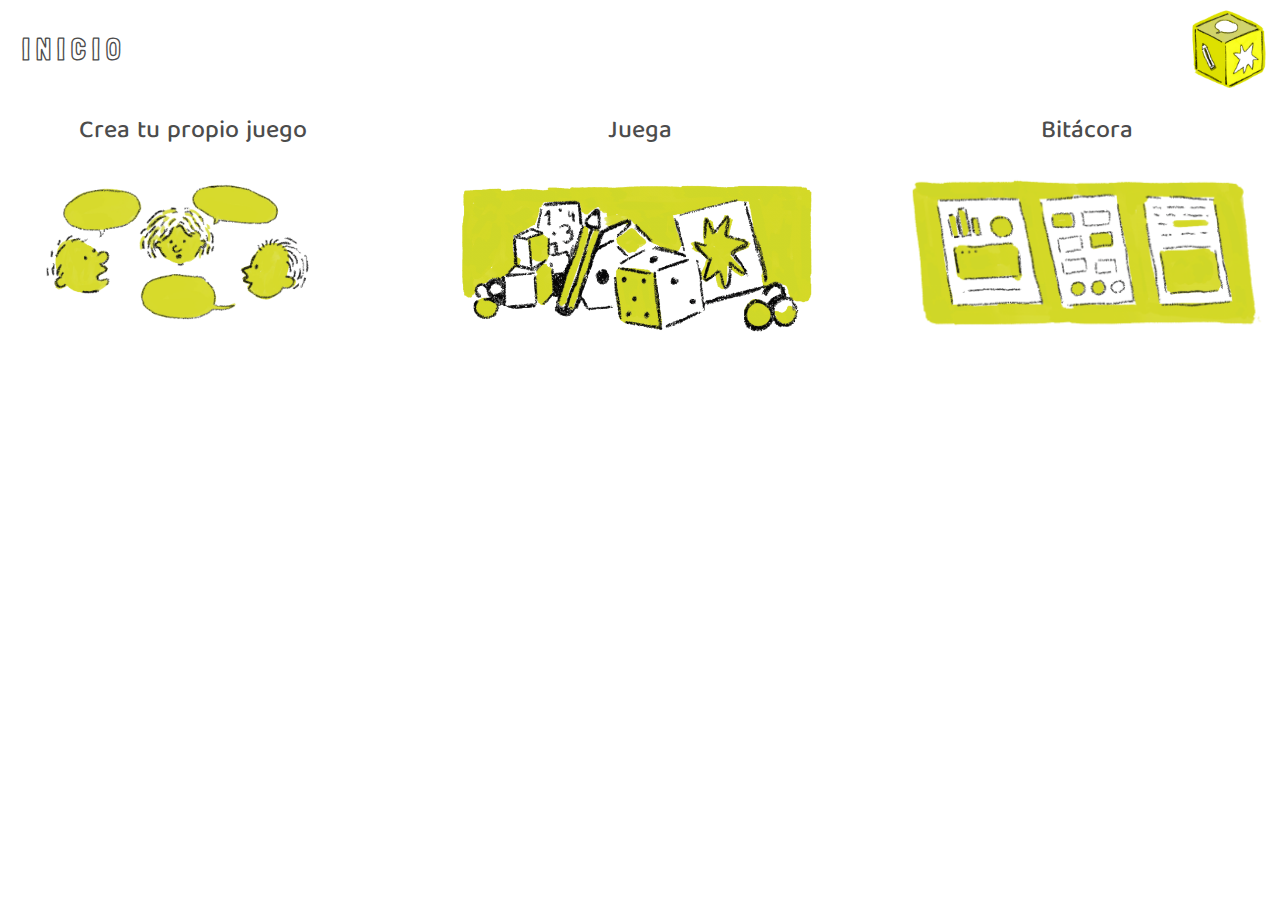
==== commit eea3328b: "update" ====
--- a/index.html
+++ b/index.html
@@ -60,22 +60,22 @@
 
 <tr align="right"> 
 <td width="30%" align="center">
-<a href="page1.html" target="popup2"
-onClick="window.open(this.href, this.target, 'width=1600px,height=1000px, directories=NO, location=NO'); return false;"><div style="position: absolute; left: 43%; top: 13.5%; width: 5%; height: 5%; background-color: rgba(0, 0, 0, 0.05);"></div>
+<a href="pages/Page1.html" target="popup2"
+onClick="window.open(this.href, this.target, 'width=1600px,height=1000px, directories=NO, location=NO'); return false;"><div style="position: absolute; left: 43%; top: 13.5%; width: 5%; height: 5%; background-color: rgba(0, 0, 0, 0);"></div>
 <img border= "0" alt="page1" src=images/1.png style="max-width:90%;width:auto;height:auto;">
 </a> 
 </td>
 
 <td width="40%" align="center"> 
-<a href="page2.html" target="popup2"
-onClick="window.open(this.href, this.target, 'width=1600px,height=1000px, directories=NO, location=NO'); return false;"><div style="position: absolute; left: 43%; top: 13.5%; width: 5%; height: 5%; background-color: rgba(0, 0, 0, 0.05);"></div>
+<a href="pages/Page2.html" target="popup2"
+onClick="window.open(this.href, this.target, 'width=1600px,height=1000px, directories=NO, location=NO'); return false;"><div style="position: absolute; left: 43%; top: 13.5%; width: 5%; height: 5%; background-color: rgba(0, 0, 0, 0);"></div>
 <img border= "0" alt="page2" src=images/2.png style="max-width:80%;width:auto;height:auto;">
 </a> 
 </td>
 
 <td width="40%" align="center">
-<a href="page3.html" target="popup2"
-onClick="window.open(this.href, this.target, 'width=1600px,height=1000px, directories=NO, location=NO'); return false;"><div style="position: absolute; left: 43%; top: 13.5%; width: 5%; height: 5%; background-color: rgba(0, 0, 0, 0.05);"></div>
+<a href="pages/Page3.html" target="popup2"
+onClick="window.open(this.href, this.target, 'width=1600px,height=1000px, directories=NO, location=NO'); return false;"><div style="position: absolute; left: 43%; top: 13.5%; width: 5%; height: 5%; background-color: rgba(0, 0, 0, 0);"></div>
 <img border= "0" alt="page3" src=images/3.png style="max-width:100%;width:auto;height:auto;">
 </a>
 </td>
--- a/style.css
+++ b/style.css
@@ -21,9 +21,10 @@
 }
 
 h3 {
-  font-family: 'Major Mono Display', sans-serif;
-Font-size: 30px;
+  font-family: 'Baloo Tamma 2', cursive; /*regular*/
+Font-size: 25px;
 Padding: 20px;
+font-weight: 50;
 }
 
   body { background-color: white; color:#4C4C4C }
